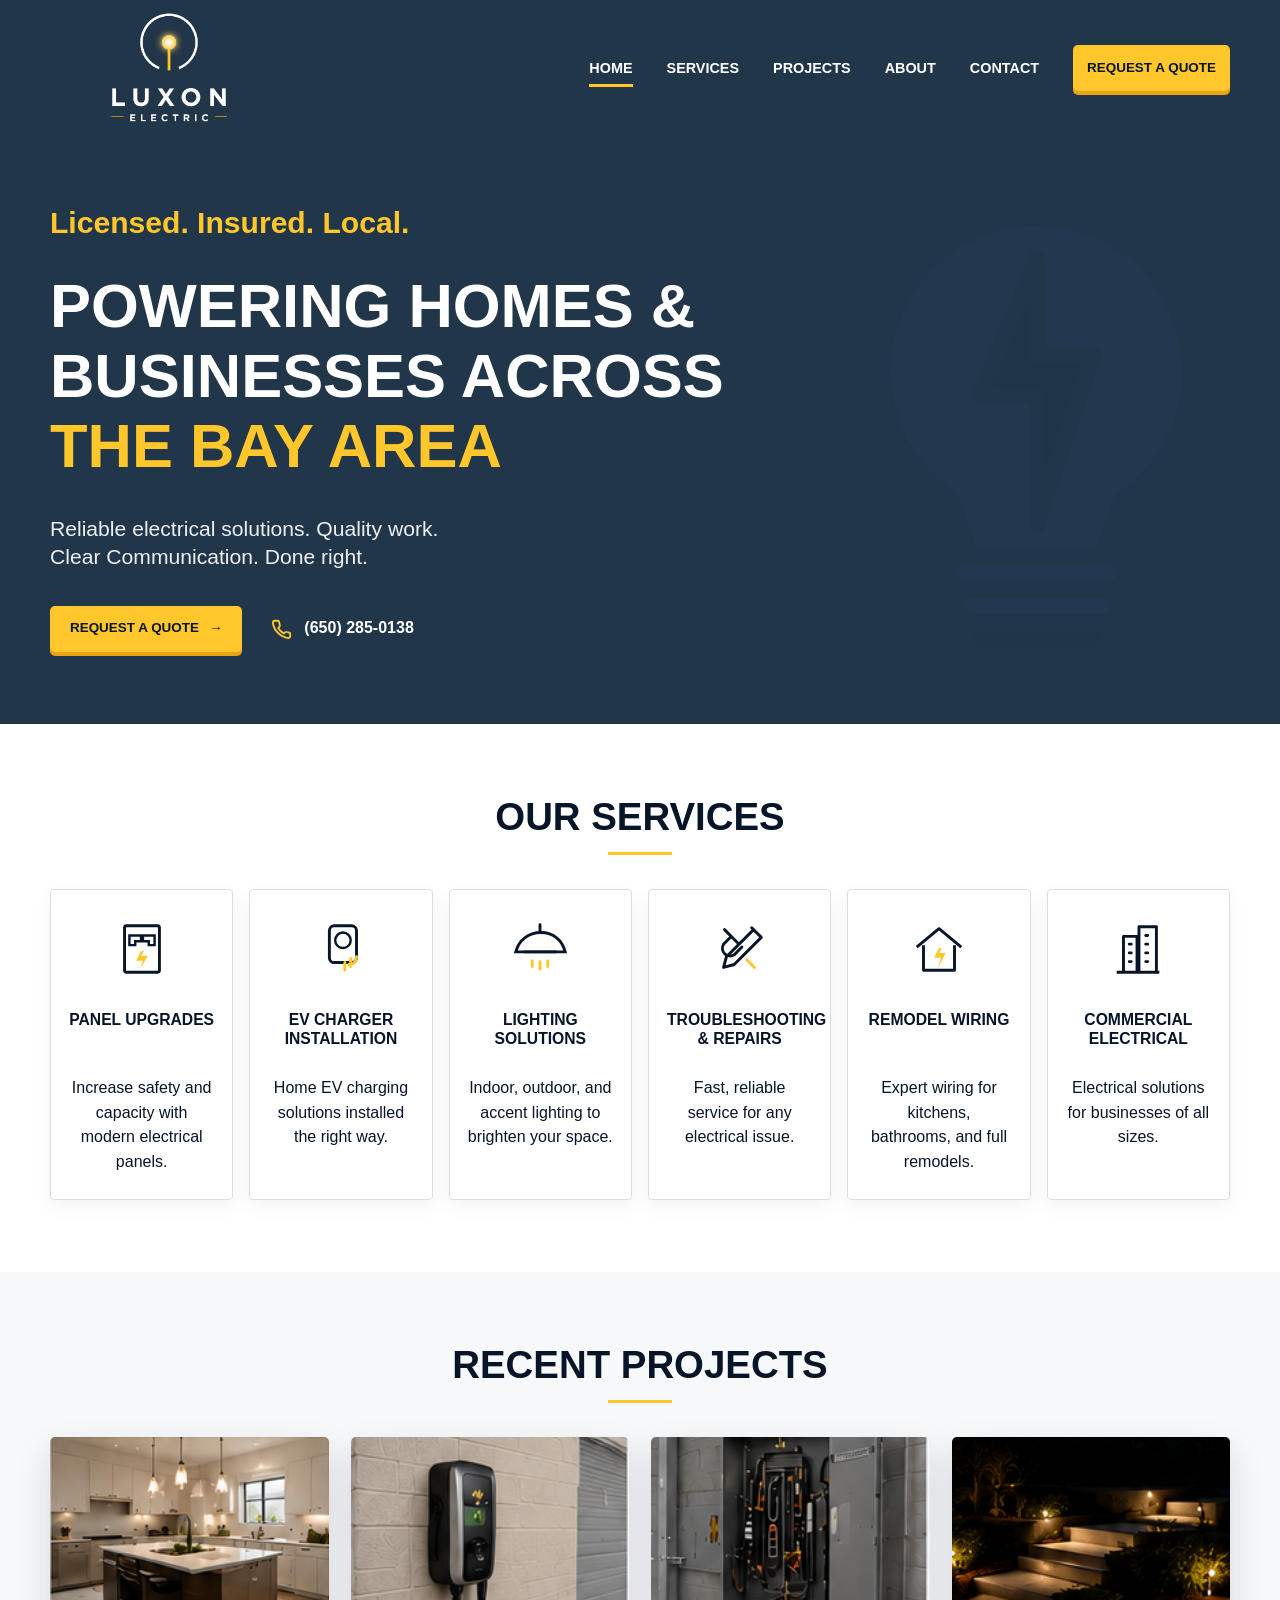
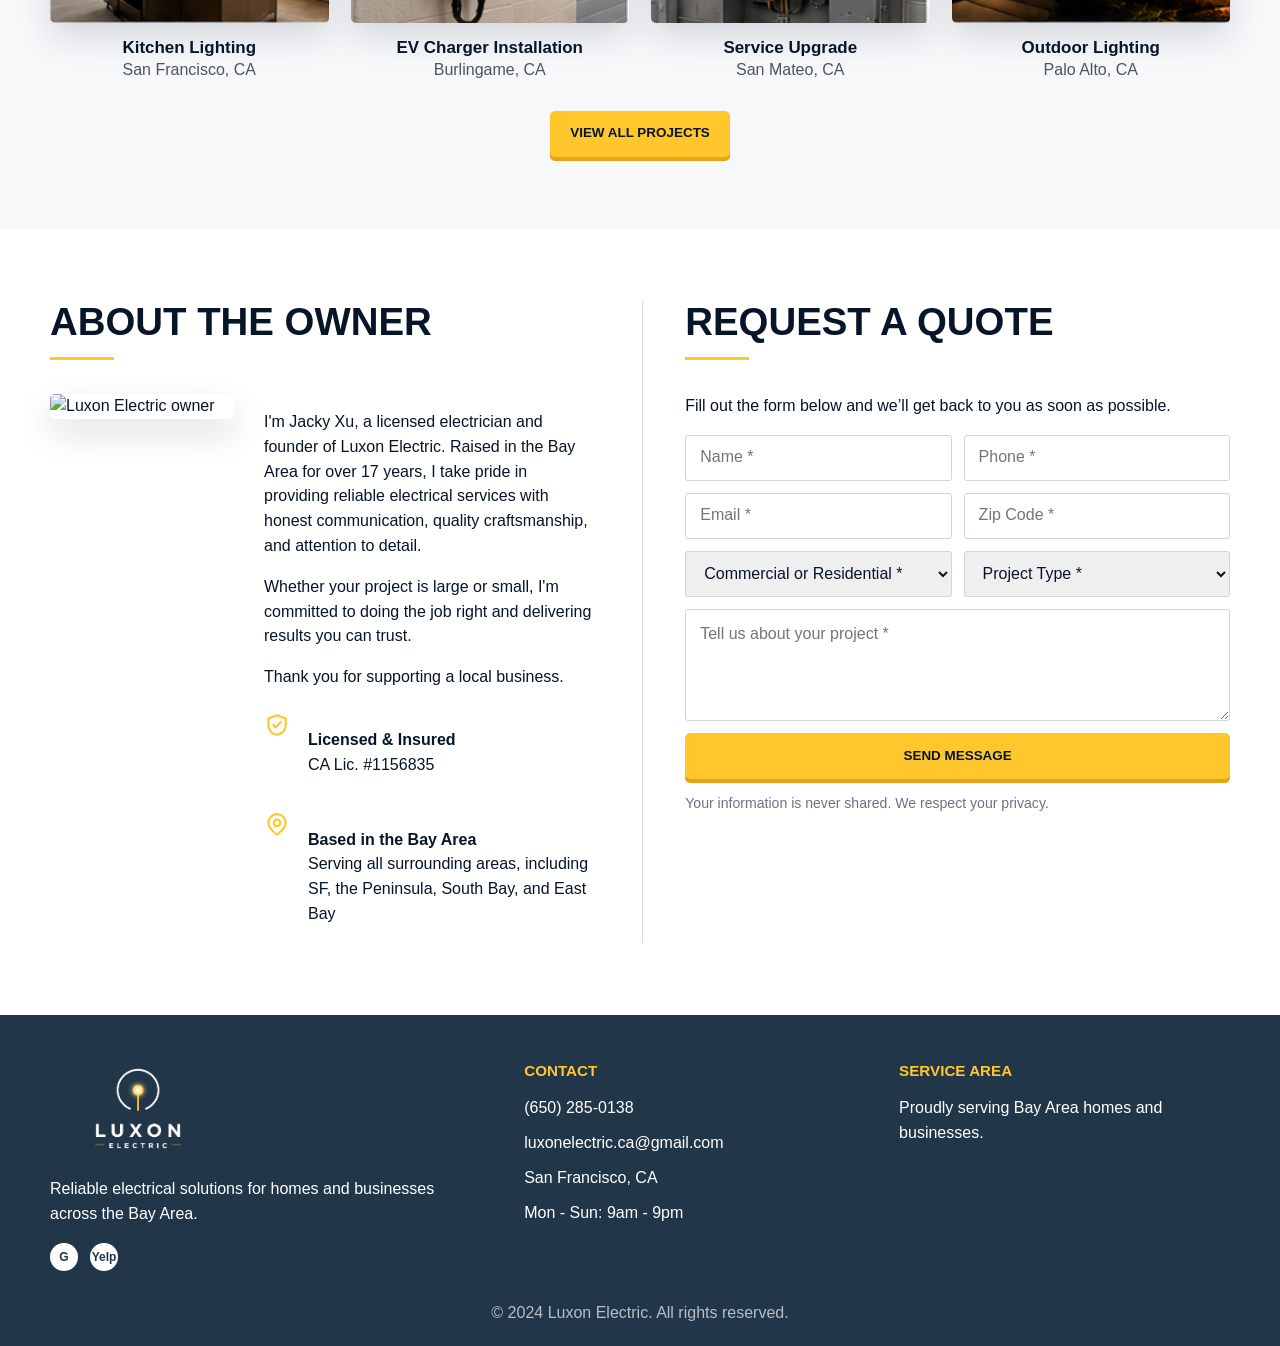
==== index.html @ f25902cb "first commit" ====
<!doctype html>
<html lang="en">
<head>
  <meta charset="utf-8">
  <meta name="viewport" content="width=device-width, initial-scale=1">
  <title>Luxon Electric | Bay Area Electrician</title>
  <link rel="stylesheet" href="assets/css/styles.css">
</head>
<body>
  <header class="site-header">
    <div class="nav-wrap">
      <a class="brand" href="index.html" aria-label="Luxon Electric home"><img src="assets/images/luxon-logo.png" alt="Luxon Electric"></a>
      <button class="nav-toggle" type="button" aria-label="Open menu" aria-expanded="false"><span></span></button>
      <nav class="site-nav" aria-label="Main menu">
        <a class="active" href="index.html">Home</a>
        <a href="services.html">Services</a>
        <a href="projects.html">Projects</a>
        <a href="about.html">About</a>
        <a href="contact.html">Contact</a>
        <a class="button" href="contact.html">Request a Quote</a>
      </nav>
    </div>
  </header>

  <main>
    <section class="hero">
      <div class="hero-inner">
        <p class="eyebrow">Licensed. Insured. Local.</p>
        <h1>Powering Homes &amp; Businesses Across <span>The Bay Area</span></h1>
        <p class="hero-copy">Reliable electrical solutions. Quality work.<br>Clear Communication. Done right.</p>
        <div class="hero-actions">
          <a class="button" href="contact.html">Request a Quote <span aria-hidden="true">→</span></a>
          <a class="phone-link" href="tel:6502850138" aria-label="Call Luxon Electric at 650 285 0138">
            <svg width="22" height="22" viewBox="0 0 24 24" fill="none" aria-hidden="true"><path d="M22 16.92v3a2 2 0 0 1-2.18 2A19.79 19.79 0 0 1 3.09 5.18 2 2 0 0 1 5.07 3h3a2 2 0 0 1 2 1.72c.13.96.35 1.89.66 2.79a2 2 0 0 1-.45 2.11l-1.27 1.27a16 16 0 0 0 6.1 6.1l1.27-1.27a2 2 0 0 1 2.11-.45c.9.31 1.83.53 2.79.66A2 2 0 0 1 22 16.92Z" stroke="currentColor" stroke-width="2" stroke-linecap="round" stroke-linejoin="round"/></svg>
            (650) 285-0138
          </a>
        </div>
      </div>
    </section>

    <section class="section" aria-labelledby="services-title">
      <div class="container">
        <h2 class="section-heading" id="services-title">Our Services</h2>
        <div class="service-grid">
          <article class="service-card"><svg class="icon" viewBox="0 0 64 64" aria-hidden="true"><rect x="14" y="8" width="36" height="48" rx="2" fill="none" stroke="currentColor" stroke-width="3"/><path d="M25 18h-6v10h6v-4h8v-6h-8zM39 18h6v10h-6v-4h-8v-6h8z" fill="none" stroke="currentColor" stroke-width="2.5"/><path class="spark" d="m31 34-5 10h7l-3 9 8-14h-7l3-5z" fill="currentColor"/></svg><h3>Panel Upgrades</h3><p>Increase safety and capacity with modern electrical panels.</p></article>
          <article class="service-card"><svg class="icon" viewBox="0 0 64 64" aria-hidden="true"><rect x="20" y="8" width="28" height="38" rx="5" fill="none" stroke="currentColor" stroke-width="3"/><circle cx="34" cy="23" r="8" fill="none" stroke="currentColor" stroke-width="2.5"/><path class="spark" d="M40 48c6 0 8-3 8-8M36 46v8M42 42v8" fill="none" stroke="currentColor" stroke-width="3" stroke-linecap="round"/></svg><h3>EV Charger Installation</h3><p>Home EV charging solutions installed the right way.</p></article>
          <article class="service-card"><svg class="icon" viewBox="0 0 64 64" aria-hidden="true"><path d="M13 35c3-12 13-20 26-20s22 8 25 20H13Z" transform="translate(-6 0)" fill="none" stroke="currentColor" stroke-width="3"/><path d="M32 7v8M16 35h32" stroke="currentColor" stroke-width="3" stroke-linecap="round"/><path class="spark" d="M24 44v6M32 45v8M40 44v6" stroke="currentColor" stroke-width="3" stroke-linecap="round"/></svg><h3>Lighting Solutions</h3><p>Indoor, outdoor, and accent lighting to brighten your space.</p></article>
          <article class="service-card"><svg class="icon" viewBox="0 0 64 64" aria-hidden="true"><path d="m16 12 14 14M23 19l-8 8a8 8 0 0 0 11 11l8-8" fill="none" stroke="currentColor" stroke-width="3" stroke-linecap="round"/><path d="m44 10 10 10-28 28-11 3 3-11 28-28Z" fill="none" stroke="currentColor" stroke-width="3" stroke-linejoin="round"/><path class="spark" d="m39 43 8 8" stroke="currentColor" stroke-width="3" stroke-linecap="round"/></svg><h3>Troubleshooting &amp; Repairs</h3><p>Fast, reliable service for any electrical issue.</p></article>
          <article class="service-card"><svg class="icon" viewBox="0 0 64 64" aria-hidden="true"><path d="M9 30 32 11l23 19M16 28v26h32V28" fill="none" stroke="currentColor" stroke-width="3" stroke-linejoin="round"/><path class="spark" d="m32 31-5 10h7l-3 10 8-15h-7l3-5z" fill="currentColor"/></svg><h3>Remodel Wiring</h3><p>Expert wiring for kitchens, bathrooms, and full remodels.</p></article>
          <article class="service-card"><svg class="icon" viewBox="0 0 64 64" aria-hidden="true"><path d="M10 56h44M17 56V19h14v37M33 56V9h18v47" fill="none" stroke="currentColor" stroke-width="3" stroke-linejoin="round"/><path d="M23 27h2M23 36h2M23 45h2M40 18h2M40 27h2M40 36h2M40 45h2" stroke="currentColor" stroke-width="3" stroke-linecap="round"/></svg><h3>Commercial Electrical</h3><p>Electrical solutions for businesses of all sizes.</p></article>
        </div>
      </div>
    </section>

    <section class="section soft" aria-labelledby="projects-title">
      <div class="container">
        <h2 class="section-heading" id="projects-title">Recent Projects</h2>
        <div class="project-grid">
          <article class="project-card"><img src="assets/images/project-kitchen.png" alt="Kitchen pendant lighting over a modern island"><h3>Kitchen Lighting</h3><p>San Francisco, CA</p></article>
          <article class="project-card"><img src="assets/images/project-ev.png" alt="Wall mounted EV charger"><h3>EV Charger Installation</h3><p>Burlingame, CA</p></article>
          <article class="project-card"><img src="assets/images/project-panel.png" alt="Electrical panel service upgrade"><h3>Service Upgrade</h3><p>San Mateo, CA</p></article>
          <article class="project-card"><img src="assets/images/project-outdoor.png" alt="Outdoor pathway lighting at night"><h3>Outdoor Lighting</h3><p>Palo Alto, CA</p></article>
        </div>
        <div class="center"><a class="button" href="projects.html">View All Projects</a></div>
      </div>
    </section>

    <section class="section" aria-labelledby="about-title">
      <div class="container split">
        <div>
          <h2 class="section-heading left" id="about-title">About the Owner</h2>
          <div class="owner-block">
            <img src="assets/images/owner.png" alt="Luxon Electric owner">
            <div>
              <p>I'm Jacky Xu, a licensed electrician and founder of Luxon Electric. Raised in the Bay Area for over 17 years, I take pride in providing reliable electrical services with honest communication, quality craftsmanship, and attention to detail. </p>
              <p>Whether your project is large or small, I'm committed to doing the job right and delivering results you can trust.</p>
              <p>Thank you for supporting a local business.</p>
              <div class="mini-list">
                <div class="mini-icon"><svg width="26" height="26" viewBox="0 0 24 24" fill="none" aria-hidden="true"><path d="M12 3 20 6v6c0 5-3.4 8.5-8 9-4.6-.5-8-4-8-9V6l8-3Z" stroke="currentColor" stroke-width="2"/><path d="m8.5 12 2.2 2.2 4.8-5" stroke="currentColor" stroke-width="2" stroke-linecap="round" stroke-linejoin="round"/></svg><p><strong>Licensed &amp; Insured</strong>CA Lic. #1156835</p></div>
                <div class="mini-icon"><svg width="26" height="26" viewBox="0 0 24 24" fill="none" aria-hidden="true"><path d="M20 10c0 5-8 11-8 11S4 15 4 10a8 8 0 1 1 16 0Z" stroke="currentColor" stroke-width="2"/><circle cx="12" cy="10" r="3" stroke="currentColor" stroke-width="2"/></svg><p><strong>Based in the Bay Area</strong>Serving all surrounding areas, including SF, the Peninsula, South Bay, and East Bay</p></div>
              </div>
            </div>
          </div>
        </div>
        <div class="quote-panel">
          <h2 class="section-heading left">Request a Quote</h2>
          <p>Fill out the form below and we’ll get back to you as soon as possible.</p>
          <form class="form-grid" action="https://formsubmit.co/luxonelectric.ca@gmail.com" method="POST">
            <input type="hidden" name="_subject" value="New Luxon Electric quote request">
            <input type="hidden" name="_captcha" value="false">
            <input aria-label="Name" name="name" placeholder="Name *" required>
            <input aria-label="Phone" name="phone" placeholder="Phone *" required>
            <input aria-label="Email" name="email" type="email" placeholder="Email *" required>
            <input aria-label="Zip Code" name="zip-code" placeholder="Zip Code *" required>
            <select aria-label="Commercial or Residential" name="property-type" required><option value="">Commercial or Residential *</option><option>Residential</option><option>Commercial</option></select>
            <select aria-label="Project Type" name="project-type" required><option value="">Project Type *</option><option>Panel Upgrade</option><option>EV Charger Installation</option><option>Lighting</option><option>Troubleshooting or Repair</option><option>Remodel Wiring</option><option>Other</option></select>
            <textarea aria-label="Project details" name="message" placeholder="Tell us about your project *" required></textarea>
            <button class="button full" type="submit">Send Message</button>
          </form>
          <p class="form-note">Your information is never shared. We respect your privacy.</p>
        </div>
      </div>
    </section>
  </main>

  <footer class="site-footer">
    <div class="container footer-grid">
      <div><img class="footer-logo" src="assets/images/luxon-logo.png" alt="Luxon Electric"><p>Reliable electrical solutions for homes and businesses across the Bay Area.</p><div class="socials"><a href="#" aria-label="Google Business">G</a><a href="#" aria-label="Yelp">Yelp</a></div></div>
      <div><h2 class="footer-title">Contact</h2><p>(650) 285-0138</p><p>luxonelectric.ca@gmail.com</p><p>San Francisco, CA</p><p>Mon - Sun: 9am - 9pm</p></div>
      <div><h2 class="footer-title">Service Area</h2><p>Proudly serving Bay Area homes and businesses.</p></div>
    </div>
    <div class="copyright">© 2024 Luxon Electric. All rights reserved.</div>
  </footer>
  <script src="assets/js/site.js"></script>
</body>
</html>
---- assets/css/styles.css ----
:root {
  --navy: #22364a;
  --blue: #123e7a;
  --yellow: #ffc72c;
  --soft: #f7f8fa;
  --gold: #e8a317;
  --ink: #071529;
  --line: #d8dee8;
  --white: #ffffff;
  --shadow: 0 14px 34px rgba(7, 21, 41, 0.14);
  --heading-font: "Work Sans", "Open Sans", "Avenir Next", Arial, sans-serif;
  --body-font: "Avenir Next Arabic", "Avenir Next", Arial, sans-serif;
  --button-font: "Avenir Next", "Avenir Next Arabic", Arial, sans-serif;
}

* {
  box-sizing: border-box;
}

html {
  scroll-behavior: smooth;
}

body {
  margin: 0;
  color: var(--ink);
  font-family: var(--body-font);
  line-height: 1.55;
  background: var(--white);
}

img {
  display: block;
  max-width: 100%;
}

a {
  color: inherit;
  text-decoration: none;
}

.site-header {
  position: sticky;
  top: 0;
  z-index: 20;
  background: var(--navy);
  color: var(--white);
  box-shadow: none;
}

.nav-wrap {
  width: min(1180px, calc(100% - 40px));
  min-height: 108px;
  margin: 0 auto;
  display: flex;
  align-items: center;
  justify-content: space-between;
  gap: 28px;
}

.brand {
  display: flex;
  align-items: flex-start;
  gap: 14px;
}

.brand img {
  width: 238px;
  height: auto;
  margin-top: 0;
}

.nav-toggle {
  display: none;
  width: 44px;
  height: 44px;
  border: 1px solid rgba(255, 255, 255, 0.35);
  background: transparent;
  color: var(--white);
  border-radius: 6px;
  cursor: pointer;
}

.nav-toggle span,
.nav-toggle::before,
.nav-toggle::after {
  display: block;
  width: 20px;
  height: 2px;
  margin: 5px auto;
  content: "";
  background: currentColor;
}

.site-nav {
  display: flex;
  align-items: center;
  gap: 34px;
  font-size: 0.9rem;
  font-weight: 650;
  letter-spacing: 0;
  text-transform: uppercase;
}

.site-nav a {
  position: relative;
  padding: 10px 0;
}

.site-nav a::after {
  position: absolute;
  left: 0;
  right: 0;
  bottom: 2px;
  height: 3px;
  content: "";
  background: var(--yellow);
  transform: scaleX(0);
  transform-origin: center;
  transition: transform 160ms ease;
}

.site-nav a:hover::after,
.site-nav a.active::after {
  transform: scaleX(1);
}

.button {
  display: inline-flex;
  min-height: 46px;
  align-items: center;
  justify-content: center;
  gap: 10px;
  padding: 0 20px;
  border: 0;
  border-radius: 5px;
  background: var(--yellow);
  color: #071529;
  font-family: var(--button-font);
  font-size: 0.84rem;
  font-weight: 600;
  text-transform: uppercase;
  cursor: pointer;
  box-shadow: 0 4px 0 var(--gold);
}

.site-nav .button {
  padding-left: 14px;
  padding-right: 14px;
  font-weight: 700;
}

.hero-actions .button {
  font-weight: 700;
}

.button.secondary {
  background: var(--white);
  box-shadow: inset 0 0 0 2px var(--yellow);
}

.hero {
  position: relative;
  overflow: hidden;
  min-height: 500px;
  color: var(--white);
  background: var(--navy);
}

.hero::before {
  display: none;
}

.hero::after {
  position: absolute;
  right: clamp(16px, 7vw, 130px);
  top: 82px;
  width: clamp(190px, 24vw, 330px);
  aspect-ratio: 1167 / 1658;
  content: "";
  opacity: 0.52;
  background: url("../images/hero-bulb-icon.png") center / contain no-repeat;
}

.hero-inner {
  position: relative;
  z-index: 1;
  width: min(1180px, calc(100% - 40px));
  margin: 0 auto;
  padding: 64px 0 72px;
}

.eyebrow {
  margin: 0 0 24px;
  color: var(--yellow);
  font-size: clamp(1.3rem, 2.35vw, 2.2rem);
  font-family: var(--heading-font);
  font-weight: 600;
}

.hero h1,
.page-hero h1 {
  max-width: 820px;
  margin: 0;
  color: var(--white);
  font-family: var(--heading-font);
  font-size: clamp(2.45rem, 4.8vw, 4.75rem);
  line-height: 1.14;
  font-weight: 700;
  text-transform: uppercase;
}

.hero h1 span,
.page-hero h1 span {
  color: var(--yellow);
}

.hero h1 span {
  display: block;
  white-space: nowrap;
}

.hero-copy {
  max-width: 650px;
  margin: 34px 0 0;
  color: rgba(255, 255, 255, 0.92);
  font-size: clamp(1.2rem, 1.65vw, 1.75rem);
  line-height: 1.35;
}

.hero-actions {
  display: flex;
  flex-wrap: wrap;
  align-items: center;
  gap: 28px;
  margin-top: 34px;
}

.phone-link {
  display: inline-flex;
  align-items: center;
  gap: 12px;
  color: var(--white);
  font-weight: 600;
}

.phone-link svg,
.mini-icon svg {
  color: var(--yellow);
}

main {
  overflow: hidden;
}

.section {
  padding: 72px 0;
}

.section.soft {
  background: var(--soft);
}

.container {
  width: min(1180px, calc(100% - 40px));
  margin: 0 auto;
}

.section-heading {
  margin: 0 0 34px;
  color: var(--ink);
  font-family: var(--heading-font);
  font-size: clamp(1.8rem, 3vw, 2.45rem);
  line-height: 1.1;
  font-weight: 600;
  text-align: center;
  text-transform: uppercase;
}

.section-heading.left {
  text-align: left;
}

.section-heading::after {
  display: block;
  width: 64px;
  height: 3px;
  margin: 14px auto 0;
  content: "";
  background: var(--yellow);
}

.section-heading.left::after {
  margin-left: 0;
}

.service-grid {
  display: grid;
  grid-template-columns: repeat(6, minmax(0, 1fr));
  gap: 16px;
}

.service-card {
  width: 100%;
  min-height: 250px;
  padding: 28px 18px 24px;
  border: 1px solid var(--line);
  border-radius: 4px;
  background: var(--white);
  text-align: center;
  box-shadow: 0 7px 20px rgba(7, 21, 41, 0.05);
}

.service-card .icon {
  width: 62px;
  height: 62px;
  margin: 0 auto 22px;
  color: var(--ink);
}

.service-card .spark {
  color: var(--yellow);
}

.service-card h3 {
  min-height: 48px;
  margin: 0 0 18px;
  font-family: var(--heading-font);
  font-size: 0.98rem;
  line-height: 1.25;
  font-weight: 600;
  text-transform: uppercase;
}

.service-card p,
.project-card p {
  margin: 0;
}

.project-grid {
  display: grid;
  grid-template-columns: repeat(4, 1fr);
  gap: 22px;
}

.project-card {
  text-align: center;
}

.project-card img {
  width: 100%;
  aspect-ratio: 1.5 / 1;
  object-fit: cover;
  border-radius: 5px;
  box-shadow: var(--shadow);
}

.project-card h3 {
  margin: 14px 0 0;
  font-family: var(--heading-font);
  font-size: 1.06rem;
  line-height: 1.25;
  font-weight: 600;
}

.project-card p {
  color: #4b5563;
}

.center {
  margin-top: 28px;
  text-align: center;
}

.split {
  display: grid;
  grid-template-columns: 1fr 1.08fr;
  gap: 48px;
}

.owner-block {
  display: grid;
  grid-template-columns: 184px 1fr;
  gap: 30px;
  align-items: start;
}

.owner-block img {
  border-radius: 5px;
  box-shadow: var(--shadow);
}

.mini-list {
  display: grid;
  gap: 18px;
  margin-top: 22px;
}

.mini-icon {
  display: grid;
  grid-template-columns: 28px 1fr;
  gap: 16px;
  align-items: start;
}

.mini-icon strong {
  display: block;
}

.quote-panel {
  padding-left: 42px;
  border-left: 1px solid var(--line);
}

.form-grid {
  display: grid;
  grid-template-columns: repeat(2, 1fr);
  gap: 12px;
}

.form-grid .full {
  grid-column: 1 / -1;
}

input,
select,
textarea {
  width: 100%;
  min-height: 46px;
  padding: 0 14px;
  border: 1px solid #cdd5df;
  border-radius: 3px;
  color: var(--ink);
  font: inherit;
}

.form-grid textarea {
  grid-column: 1 / -1;
}

textarea {
  min-height: 112px;
  padding-top: 12px;
  resize: vertical;
}

.form-note {
  color: #6b7280;
  font-size: 0.88rem;
}

.site-footer {
  color: var(--white);
  background: var(--navy);
}

.footer-grid {
  display: grid;
  grid-template-columns: 1.3fr 1fr 1fr;
  gap: 44px;
  padding: 44px 0 30px;
}

.footer-logo {
  width: 176px;
  margin-bottom: 18px;
}

.footer-title {
  margin: 0 0 14px;
  color: var(--yellow);
  font-family: var(--heading-font);
  font-size: 0.95rem;
  font-weight: 600;
  text-transform: uppercase;
}

.footer-grid p {
  margin: 0 0 10px;
}

.socials {
  display: flex;
  gap: 12px;
  margin-top: 16px;
}

.socials a {
  display: grid;
  width: 28px;
  height: 28px;
  place-items: center;
  border-radius: 50%;
  background: var(--white);
  color: var(--navy);
  font-family: var(--heading-font);
  font-size: 0.75rem;
  font-weight: 700;
}

.copyright {
  padding: 0 0 20px;
  color: rgba(255, 255, 255, 0.68);
  text-align: center;
}

.page-hero {
  color: var(--white);
  background: var(--navy);
}

.page-hero .container {
  position: relative;
  padding: 76px 0;
}

.page-hero p {
  max-width: 660px;
  margin: 22px 0 0;
  color: rgba(255, 255, 255, 0.88);
  font-size: 1.25rem;
}

.content-grid {
  display: grid;
  grid-template-columns: repeat(3, 1fr);
  gap: 24px;
}

.info-card {
  padding: 28px;
  border: 1px solid var(--line);
  border-radius: 6px;
  background: var(--white);
  box-shadow: 0 9px 24px rgba(7, 21, 41, 0.06);
}

.info-card h2,
.info-card h3 {
  margin-top: 0;
  color: var(--blue);
  font-family: var(--heading-font);
  font-weight: 600;
}

.check-list {
  padding: 0;
  margin: 18px 0 0;
  list-style: none;
}

.check-list li {
  position: relative;
  padding-left: 24px;
  margin: 10px 0;
}

.check-list li::before {
  position: absolute;
  left: 0;
  color: var(--gold);
  content: "•";
  font-weight: 900;
}

.band {
  color: var(--white);
  background: var(--navy);
}

.band .section-heading,
.band p {
  color: var(--white);
}

.cta-strip {
  display: flex;
  align-items: center;
  justify-content: space-between;
  gap: 24px;
}

.cta-strip h2 {
  margin: 0;
  font-family: var(--heading-font);
  font-size: clamp(1.8rem, 3vw, 2.75rem);
  line-height: 1.1;
  font-weight: 600;
}

.contact-details {
  display: grid;
  gap: 16px;
  font-size: 1.08rem;
}

.contact-details strong {
  display: block;
  color: var(--blue);
}

@media (max-width: 980px) {
  .nav-toggle {
    display: block;
  }

  .site-nav {
    position: absolute;
    inset: 108px 0 auto 0;
    display: none;
    flex-direction: column;
    align-items: stretch;
    gap: 0;
    width: 100%;
    padding: 12px 20px 24px;
    background: var(--navy);
  }

  .site-header.open .site-nav {
    display: flex;
  }

  .site-nav a,
  .site-nav .button {
    width: 100%;
    justify-content: center;
    padding: 14px 0;
  }

  .service-grid {
    grid-template-columns: repeat(3, 1fr);
  }

  .project-grid,
  .footer-grid,
  .content-grid,
  .split {
    grid-template-columns: repeat(2, 1fr);
  }

  .quote-panel {
    padding-left: 0;
    border-left: 0;
  }
}

@media (max-width: 680px) {
  .nav-wrap,
  .container,
  .hero-inner {
    width: min(100% - 28px, 1180px);
  }

  .brand img {
    width: 190px;
  }

  .nav-wrap {
    min-height: 96px;
  }

  .site-nav {
    inset: 96px 0 auto 0;
  }

  .hero {
    min-height: auto;
  }

.hero-inner {
    padding: 42px 0 58px;
  }

  .hero h1,
  .page-hero h1 {
    font-size: clamp(2rem, 10.4vw, 3.2rem);
  }

  .hero h1 span {
    font-size: 0.82em;
  }

  .hero-copy {
    font-size: 1.35rem;
  }

  .section {
    padding: 52px 0;
  }

  .service-grid,
  .project-grid,
  .footer-grid,
  .content-grid,
  .split,
  .owner-block,
  .form-grid {
    grid-template-columns: 1fr;
  }

  .service-card h3 {
    min-height: auto;
  }

  .cta-strip {
    align-items: flex-start;
    flex-direction: column;
  }
}
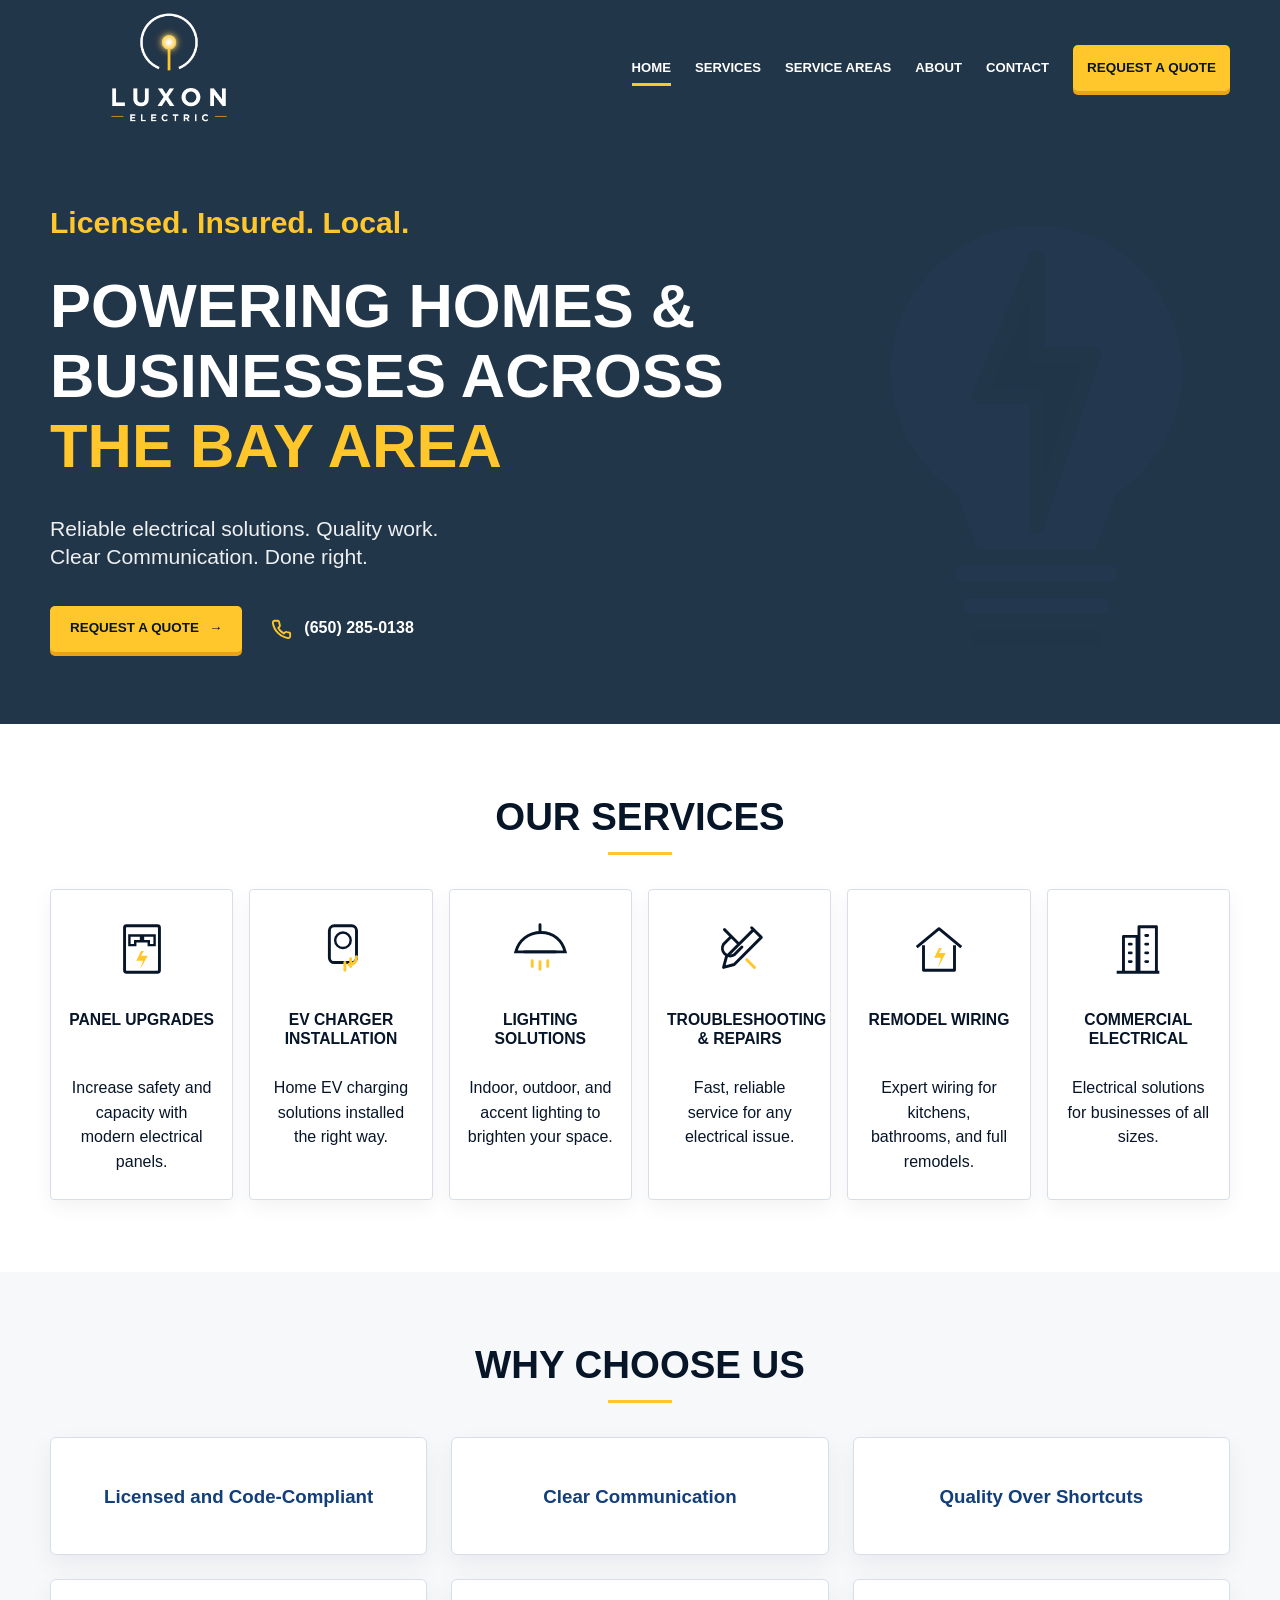
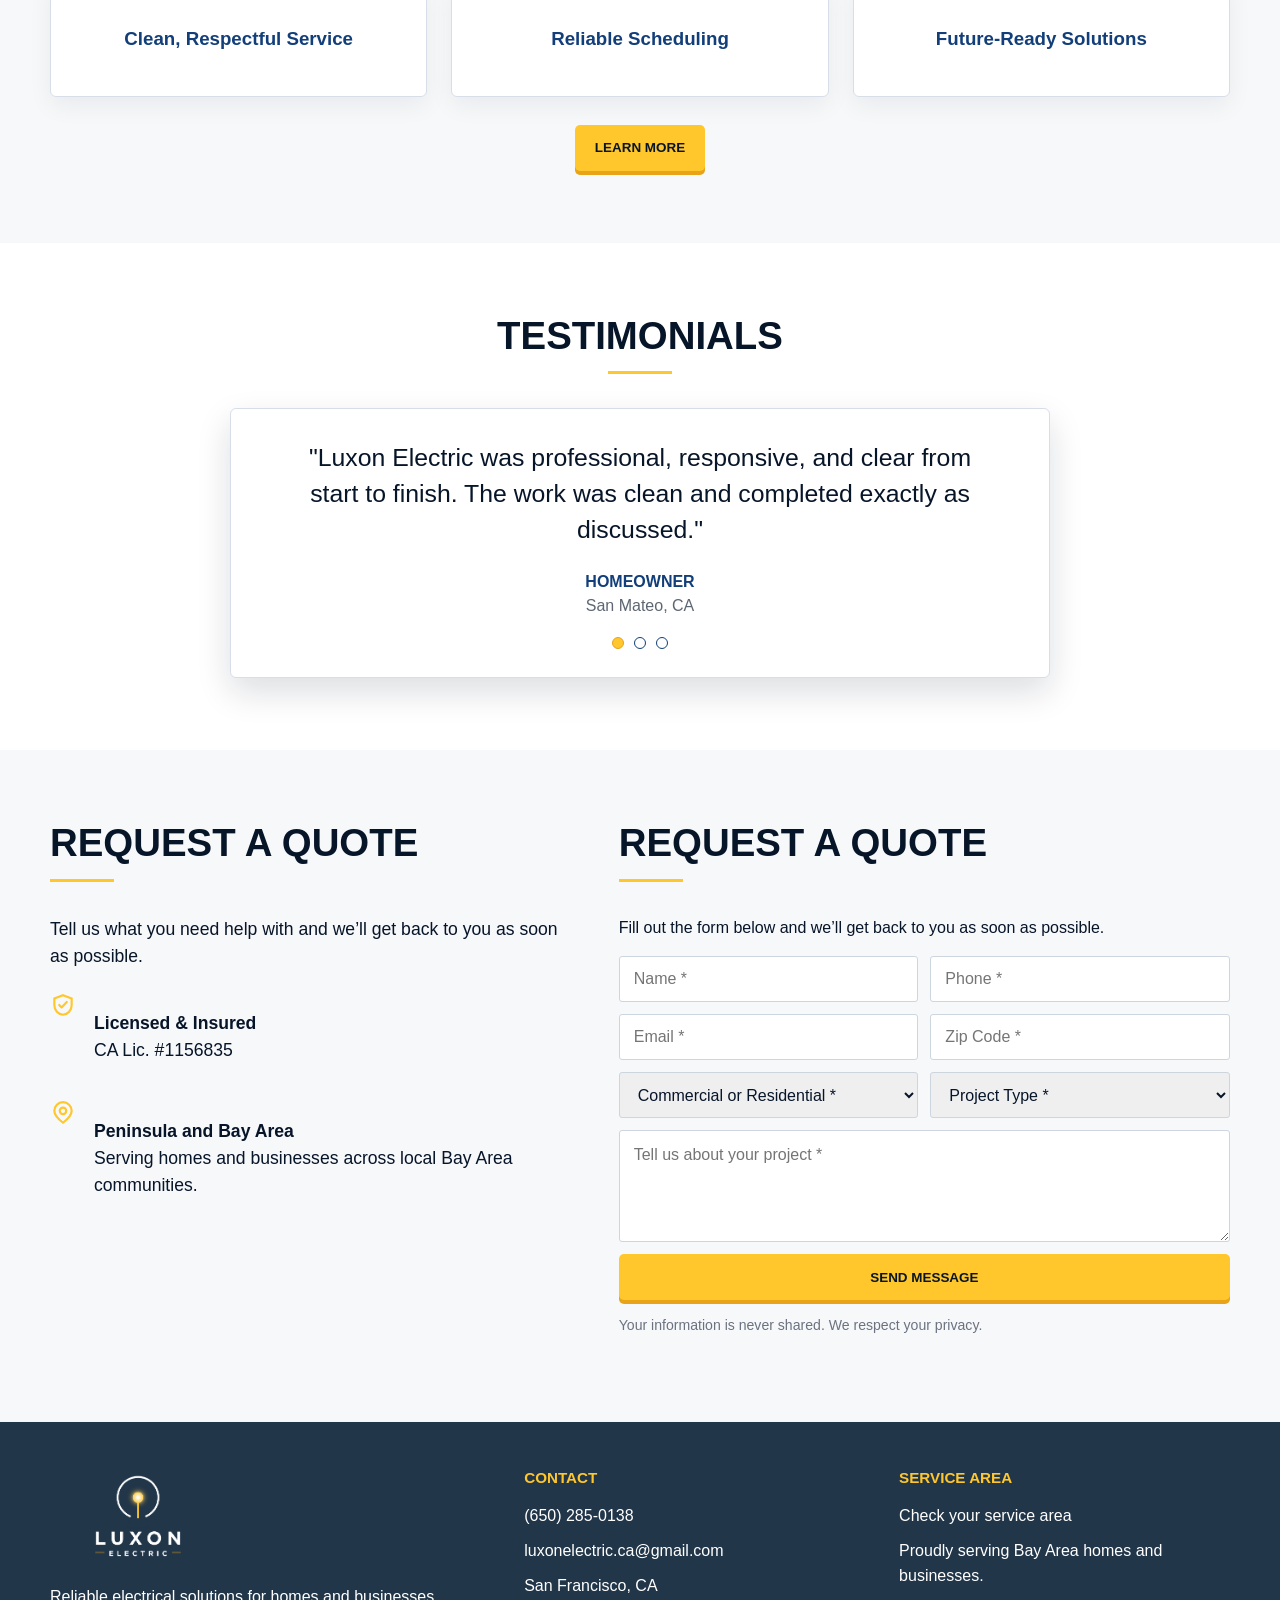
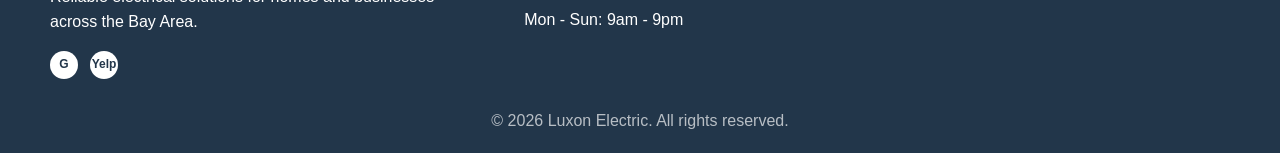
==== commit c26d610f: "added service areas" ====
--- a/index.html
+++ b/index.html
@@ -14,7 +14,7 @@
       <nav class="site-nav" aria-label="Main menu">
         <a class="active" href="index.html">Home</a>
         <a href="services.html">Services</a>
-        <a href="projects.html">Projects</a>
+        <a href="service-areas.html">Service Areas</a>
         <a href="about.html">About</a>
         <a href="contact.html">Contact</a>
         <a class="button" href="contact.html">Request a Quote</a>
@@ -52,37 +52,60 @@
       </div>
     </section>
 
-    <section class="section soft" aria-labelledby="projects-title">
+    <section class="section soft" aria-labelledby="why-title">
       <div class="container">
-        <h2 class="section-heading" id="projects-title">Recent Projects</h2>
-        <div class="project-grid">
-          <article class="project-card"><img src="assets/images/project-kitchen.png" alt="Kitchen pendant lighting over a modern island"><h3>Kitchen Lighting</h3><p>San Francisco, CA</p></article>
-          <article class="project-card"><img src="assets/images/project-ev.png" alt="Wall mounted EV charger"><h3>EV Charger Installation</h3><p>Burlingame, CA</p></article>
-          <article class="project-card"><img src="assets/images/project-panel.png" alt="Electrical panel service upgrade"><h3>Service Upgrade</h3><p>San Mateo, CA</p></article>
-          <article class="project-card"><img src="assets/images/project-outdoor.png" alt="Outdoor pathway lighting at night"><h3>Outdoor Lighting</h3><p>Palo Alto, CA</p></article>
+        <h2 class="section-heading" id="why-title">Why Choose Us</h2>
+        <div class="why-grid why-grid-compact">
+          <article class="info-card"><h3>Licensed and Code-Compliant</h3></article>
+          <article class="info-card"><h3>Clear Communication</h3></article>
+          <article class="info-card"><h3>Quality Over Shortcuts</h3></article>
+          <article class="info-card"><h3>Clean, Respectful Service</h3></article>
+          <article class="info-card"><h3>Reliable Scheduling</h3></article>
+          <article class="info-card"><h3>Future-Ready Solutions</h3></article>
         </div>
-        <div class="center"><a class="button" href="projects.html">View All Projects</a></div>
+        <div class="center"><a class="button" href="about.html">Learn More</a></div>
       </div>
     </section>
 
-    <section class="section" aria-labelledby="about-title">
-      <div class="container split">
-        <div>
-          <h2 class="section-heading left" id="about-title">About the Owner</h2>
-          <div class="owner-block">
-            <img src="assets/images/owner.png" alt="Luxon Electric owner">
-            <div>
-              <p>I'm Jacky Xu, a licensed electrician and founder of Luxon Electric. Raised in the Bay Area for over 17 years, I take pride in providing reliable electrical services with honest communication, quality craftsmanship, and attention to detail. </p>
-              <p>Whether your project is large or small, I'm committed to doing the job right and delivering results you can trust.</p>
-              <p>Thank you for supporting a local business.</p>
-              <div class="mini-list">
-                <div class="mini-icon"><svg width="26" height="26" viewBox="0 0 24 24" fill="none" aria-hidden="true"><path d="M12 3 20 6v6c0 5-3.4 8.5-8 9-4.6-.5-8-4-8-9V6l8-3Z" stroke="currentColor" stroke-width="2"/><path d="m8.5 12 2.2 2.2 4.8-5" stroke="currentColor" stroke-width="2" stroke-linecap="round" stroke-linejoin="round"/></svg><p><strong>Licensed &amp; Insured</strong>CA Lic. #1156835</p></div>
-                <div class="mini-icon"><svg width="26" height="26" viewBox="0 0 24 24" fill="none" aria-hidden="true"><path d="M20 10c0 5-8 11-8 11S4 15 4 10a8 8 0 1 1 16 0Z" stroke="currentColor" stroke-width="2"/><circle cx="12" cy="10" r="3" stroke="currentColor" stroke-width="2"/></svg><p><strong>Based in the Bay Area</strong>Serving all surrounding areas, including SF, the Peninsula, South Bay, and East Bay</p></div>
-              </div>
-            </div>
+    <section class="section testimonials-section" aria-labelledby="testimonials-title">
+      <div class="container">
+        <h2 class="section-heading" id="testimonials-title">Testimonials</h2>
+        <div class="testimonial-carousel" data-carousel>
+          <article class="testimonial-slide active">
+            <p>"Luxon Electric was professional, responsive, and clear from start to finish. The work was clean and completed exactly as discussed."</p>
+            <h3>Homeowner</h3>
+            <span>San Mateo, CA</span>
+          </article>
+          <article class="testimonial-slide">
+            <p>"They explained the options for our EV charger, handled the installation neatly, and made the whole process easy."</p>
+            <h3>EV Charger Client</h3>
+            <span>Burlingame, CA</span>
+          </article>
+          <article class="testimonial-slide">
+            <p>"Reliable scheduling, excellent communication, and quality electrical work. We would absolutely call Luxon Electric again."</p>
+            <h3>Residential Client</h3>
+            <span>Belmont, CA</span>
+          </article>
+          <div class="carousel-dots" aria-label="Choose testimonial">
+            <button class="active" type="button" aria-label="Show testimonial 1"></button>
+            <button type="button" aria-label="Show testimonial 2"></button>
+            <button type="button" aria-label="Show testimonial 3"></button>
           </div>
         </div>
-        <div class="quote-panel">
+      </div>
+    </section>
+
+    <section class="section soft" aria-labelledby="quote-title">
+      <div class="container quote-home">
+        <div class="quote-intro">
+          <h2 class="section-heading left" id="quote-title">Request a Quote</h2>
+          <p>Tell us what you need help with and we’ll get back to you as soon as possible.</p>
+          <div class="mini-list">
+            <div class="mini-icon"><svg width="26" height="26" viewBox="0 0 24 24" fill="none" aria-hidden="true"><path d="M12 3 20 6v6c0 5-3.4 8.5-8 9-4.6-.5-8-4-8-9V6l8-3Z" stroke="currentColor" stroke-width="2"/><path d="m8.5 12 2.2 2.2 4.8-5" stroke="currentColor" stroke-width="2" stroke-linecap="round" stroke-linejoin="round"/></svg><p><strong>Licensed &amp; Insured</strong>CA Lic. #1156835</p></div>
+            <div class="mini-icon"><svg width="26" height="26" viewBox="0 0 24 24" fill="none" aria-hidden="true"><path d="M20 10c0 5-8 11-8 11S4 15 4 10a8 8 0 1 1 16 0Z" stroke="currentColor" stroke-width="2"/><circle cx="12" cy="10" r="3" stroke="currentColor" stroke-width="2"/></svg><p><strong>Peninsula and Bay Area</strong>Serving homes and businesses across local Bay Area communities.</p></div>
+          </div>
+        </div>
+        <div class="quote-panel compact">
           <h2 class="section-heading left">Request a Quote</h2>
           <p>Fill out the form below and we’ll get back to you as soon as possible.</p>
           <form class="form-grid" action="https://formsubmit.co/luxonelectric.ca@gmail.com" method="POST">
@@ -107,9 +130,9 @@
     <div class="container footer-grid">
       <div><img class="footer-logo" src="assets/images/luxon-logo.png" alt="Luxon Electric"><p>Reliable electrical solutions for homes and businesses across the Bay Area.</p><div class="socials"><a href="#" aria-label="Google Business">G</a><a href="#" aria-label="Yelp">Yelp</a></div></div>
       <div><h2 class="footer-title">Contact</h2><p>(650) 285-0138</p><p>luxonelectric.ca@gmail.com</p><p>San Francisco, CA</p><p>Mon - Sun: 9am - 9pm</p></div>
-      <div><h2 class="footer-title">Service Area</h2><p>Proudly serving Bay Area homes and businesses.</p></div>
+      <div><h2 class="footer-title">Service Area</h2><p><a href="service-areas.html">Check your service area</a></p><p>Proudly serving Bay Area homes and businesses.</p></div>
     </div>
-    <div class="copyright">© 2024 Luxon Electric. All rights reserved.</div>
+    <div class="copyright">© 2026 Luxon Electric. All rights reserved.</div>
   </footer>
   <script src="assets/js/site.js"></script>
 </body>
--- a/assets/css/styles.css
+++ b/assets/css/styles.css
@@ -95,8 +95,8 @@
 .site-nav {
   display: flex;
   align-items: center;
-  gap: 34px;
-  font-size: 0.9rem;
+  gap: 24px;
+  font-size: 0.82rem;
   font-weight: 650;
   letter-spacing: 0;
   text-transform: uppercase;
@@ -527,6 +527,13 @@
   gap: 24px;
 }
 
+.why-grid,
+.featured-work-grid {
+  display: grid;
+  grid-template-columns: repeat(3, 1fr);
+  gap: 24px;
+}
+
 .info-card {
   padding: 28px;
   border: 1px solid var(--line);
@@ -597,6 +604,221 @@
 .contact-details strong {
   display: block;
   color: var(--blue);
+}
+
+.quote-home,
+.service-area-layout {
+  display: grid;
+  grid-template-columns: 0.92fr 1.08fr;
+  gap: 48px;
+  align-items: start;
+}
+
+.about-owner-layout {
+  max-width: 920px;
+}
+
+.license-note {
+  color: var(--blue);
+  font-weight: 800;
+}
+
+.why-grid-compact .info-card {
+  display: grid;
+  min-height: 118px;
+  align-items: center;
+  text-align: center;
+}
+
+.why-grid-compact .info-card h3 {
+  margin: 0;
+}
+
+.difference-grid {
+  display: grid;
+  grid-template-columns: repeat(2, 1fr);
+  gap: 24px;
+}
+
+.quote-panel.compact {
+  padding-left: 0;
+  border-left: 0;
+}
+
+.quote-intro p {
+  max-width: 520px;
+  font-size: 1.1rem;
+}
+
+.testimonial-carousel {
+  position: relative;
+  max-width: 820px;
+  min-height: 270px;
+  margin: 0 auto;
+  padding: 42px 42px 70px;
+  border: 1px solid var(--line);
+  border-radius: 6px;
+  background: var(--white);
+  box-shadow: var(--shadow);
+}
+
+.testimonial-slide {
+  position: absolute;
+  inset: 42px 42px 70px;
+  display: grid;
+  align-content: center;
+  opacity: 0;
+  visibility: hidden;
+  text-align: center;
+  transition: opacity 260ms ease, visibility 260ms ease;
+}
+
+.testimonial-slide.active {
+  opacity: 1;
+  visibility: visible;
+}
+
+.testimonial-slide p {
+  margin: 0 auto 22px;
+  max-width: 680px;
+  font-size: clamp(1.2rem, 2vw, 1.55rem);
+  line-height: 1.45;
+}
+
+.testimonial-slide h3 {
+  margin: 0;
+  color: var(--blue);
+  font-family: var(--heading-font);
+  font-size: 1rem;
+  font-weight: 700;
+  text-transform: uppercase;
+}
+
+.testimonial-slide span {
+  color: #5d6673;
+}
+
+.carousel-dots {
+  position: absolute;
+  right: 0;
+  bottom: 28px;
+  left: 0;
+  display: flex;
+  justify-content: center;
+  gap: 10px;
+}
+
+.carousel-dots button {
+  width: 12px;
+  height: 12px;
+  padding: 0;
+  border: 1px solid var(--blue);
+  border-radius: 50%;
+  background: transparent;
+  cursor: pointer;
+}
+
+.carousel-dots button.active {
+  background: var(--yellow);
+  border-color: var(--gold);
+}
+
+.featured-work-card {
+  overflow: hidden;
+  border: 1px solid var(--line);
+  border-radius: 6px;
+  background: var(--white);
+  box-shadow: 0 9px 24px rgba(7, 21, 41, 0.06);
+}
+
+.featured-image-placeholder {
+  display: grid;
+  min-height: 210px;
+  place-items: center;
+  border: 2px dashed #b8c2d0;
+  background: linear-gradient(135deg, #f8fafc, #edf2f7);
+  color: #667085;
+  font-family: var(--heading-font);
+  font-weight: 700;
+  text-transform: uppercase;
+}
+
+.featured-caption {
+  padding: 22px;
+}
+
+.featured-caption h3 {
+  margin: 0 0 8px;
+  color: var(--blue);
+  font-family: var(--heading-font);
+}
+
+.featured-caption p {
+  margin: 0;
+}
+
+.featured-location {
+  color: var(--gold);
+  font-size: 0.82rem;
+  font-weight: 800;
+  text-transform: uppercase;
+}
+
+.area-list {
+  display: grid;
+  grid-template-columns: repeat(2, minmax(0, 1fr));
+  gap: 12px;
+  padding: 0;
+  margin: 0;
+  list-style: none;
+}
+
+.area-list li {
+  padding: 14px 16px;
+  border: 1px solid var(--line);
+  border-radius: 5px;
+  background: var(--white);
+  color: var(--blue);
+  font-weight: 700;
+}
+
+.zip-checker {
+  padding: 30px;
+  border: 1px solid var(--line);
+  border-radius: 6px;
+  background: var(--soft);
+  box-shadow: 0 9px 24px rgba(7, 21, 41, 0.06);
+}
+
+.zip-checker h2 {
+  margin: 0 0 10px;
+  color: var(--blue);
+  font-family: var(--heading-font);
+}
+
+.zip-form {
+  display: flex;
+  gap: 12px;
+  margin-top: 20px;
+}
+
+.zip-form input {
+  max-width: 180px;
+  background: var(--white);
+}
+
+.zip-result {
+  min-height: 30px;
+  margin: 18px 0 0;
+  font-weight: 700;
+}
+
+.zip-result.success {
+  color: #0f6b3d;
+}
+
+.zip-result.error {
+  color: #9a3412;
 }
 
 @media (max-width: 980px) {
@@ -634,8 +856,16 @@
   .project-grid,
   .footer-grid,
   .content-grid,
+  .why-grid,
+  .featured-work-grid,
   .split {
     grid-template-columns: repeat(2, 1fr);
+  }
+
+  .quote-home,
+  .service-area-layout,
+  .service-map-layout {
+    grid-template-columns: 1fr;
   }
 
   .quote-panel {
@@ -692,10 +922,34 @@
   .project-grid,
   .footer-grid,
   .content-grid,
+  .why-grid,
+  .featured-work-grid,
   .split,
   .owner-block,
-  .form-grid {
+  .form-grid,
+  .area-list {
     grid-template-columns: 1fr;
+  }
+
+  .testimonial-carousel {
+    min-height: 340px;
+    padding: 30px 24px 66px;
+  }
+
+  .testimonial-slide {
+    inset: 30px 24px 66px;
+  }
+
+  .zip-form {
+    flex-direction: column;
+  }
+
+  .zip-form input {
+    max-width: none;
+  }
+
+  .service-map {
+    min-height: 340px;
   }
 
   .service-card h3 {
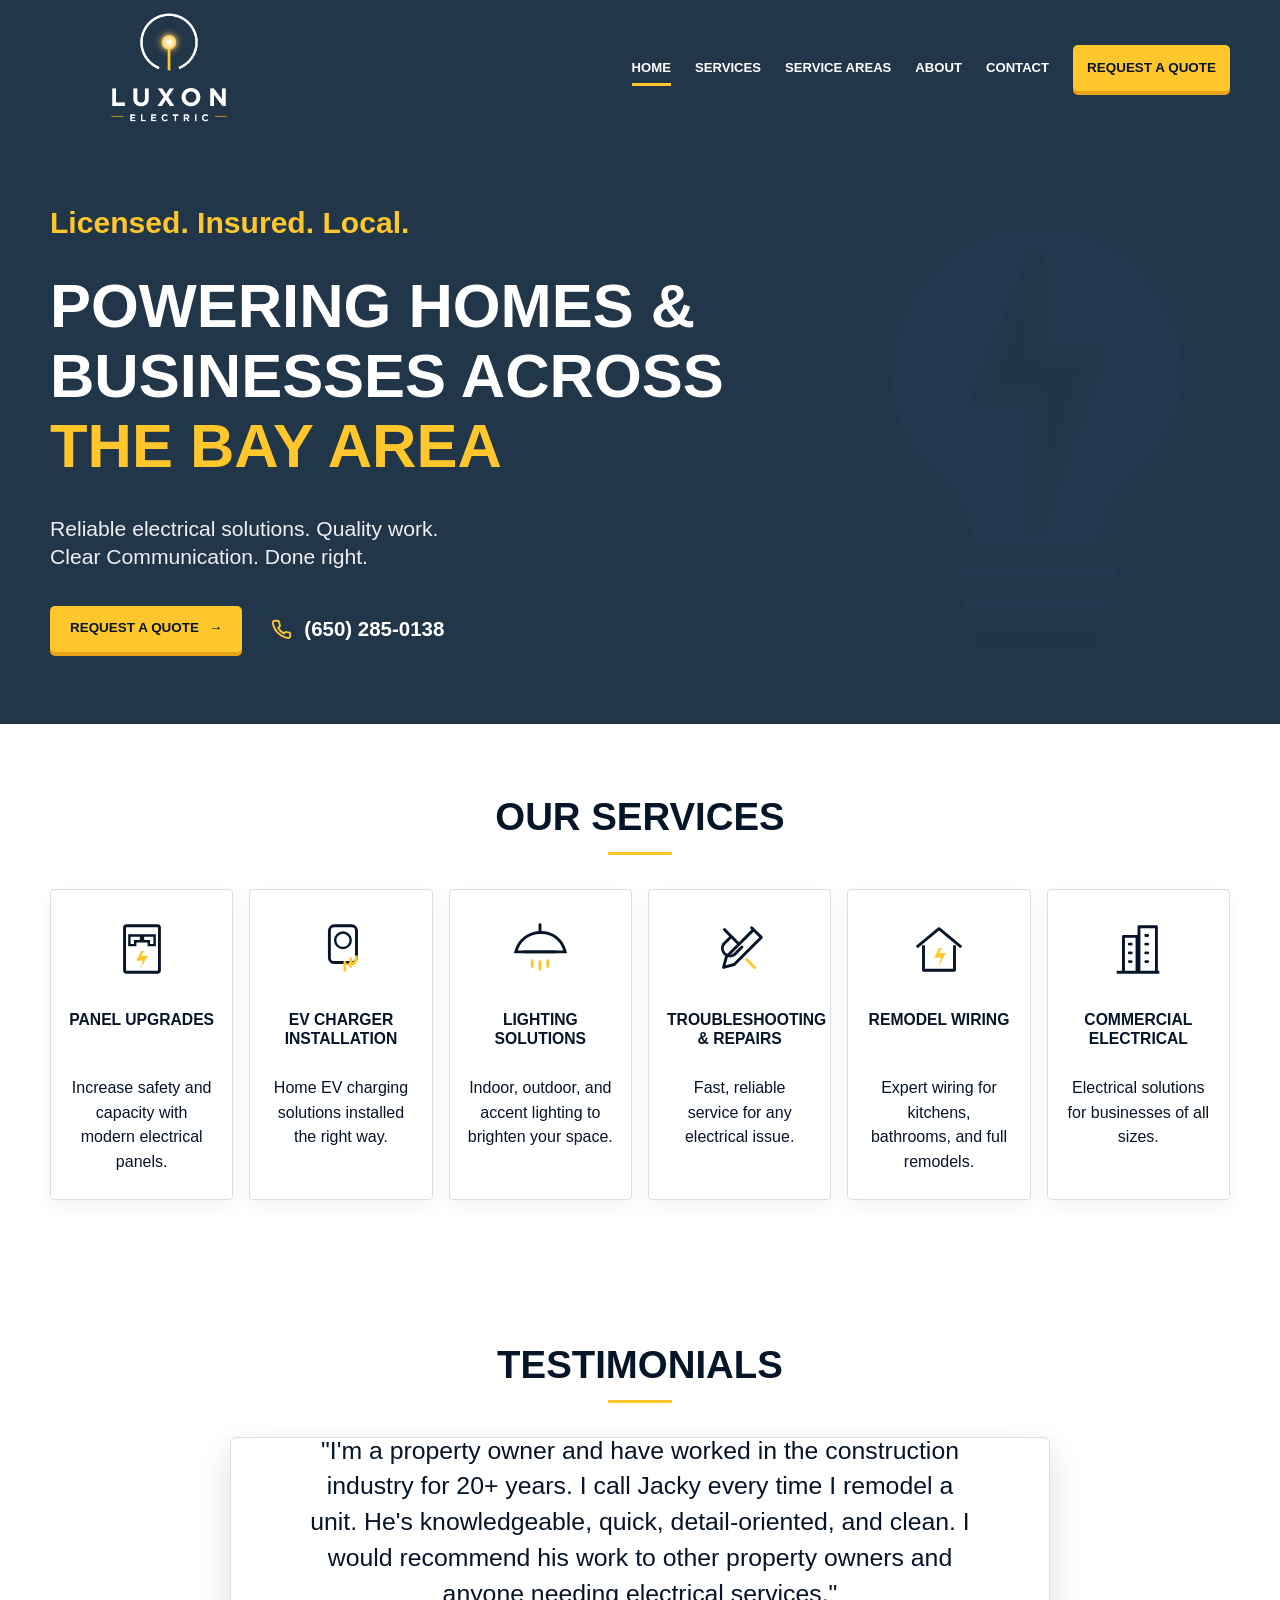
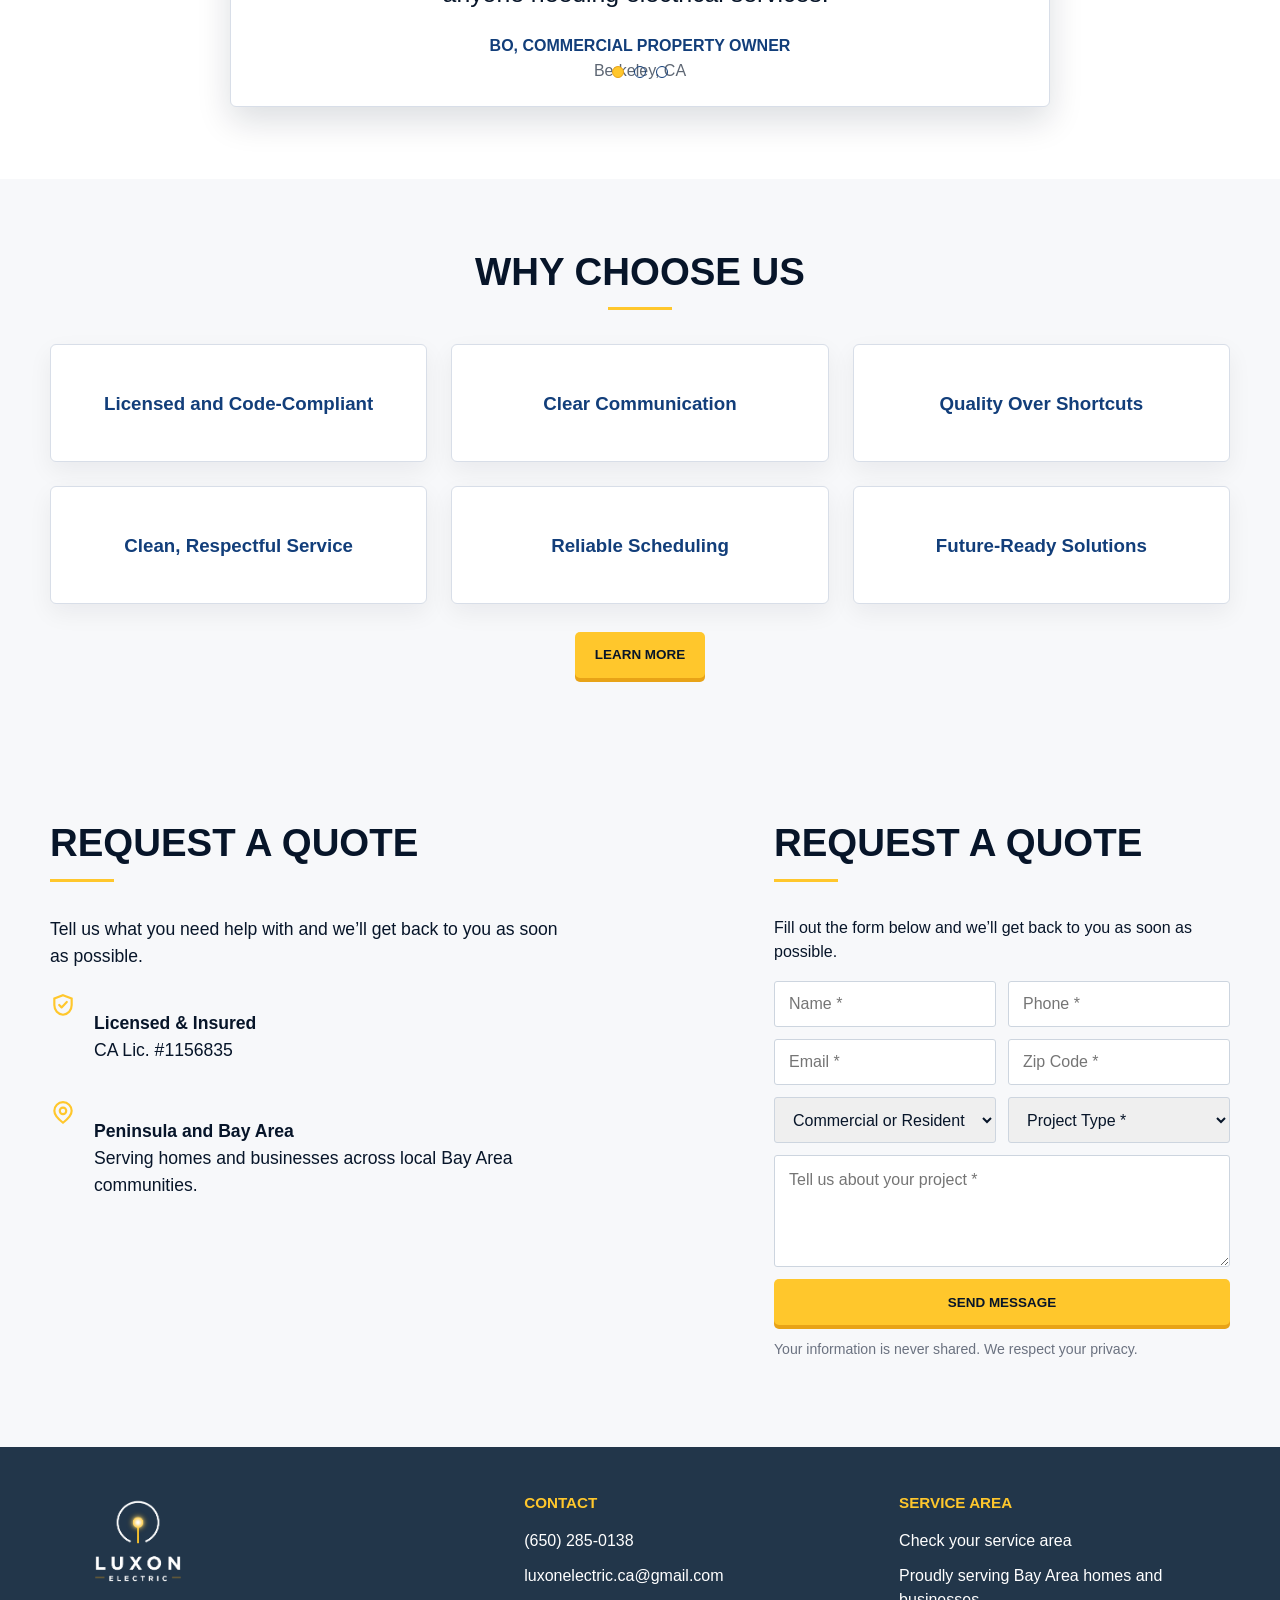
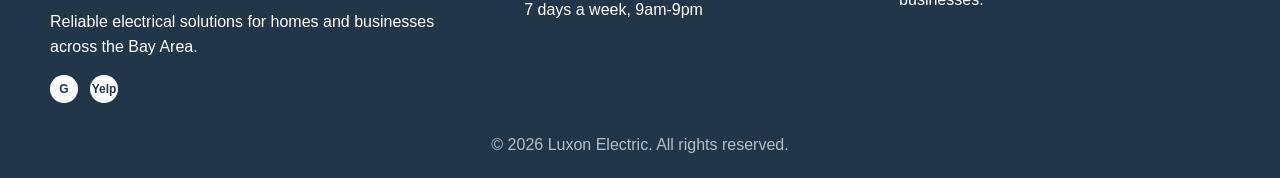
==== commit 0d5e71ec: "pre-launch updates" ====
--- a/index.html
+++ b/index.html
@@ -52,6 +52,34 @@
       </div>
     </section>
 
+    <section class="section testimonials-section" aria-labelledby="testimonials-title">
+      <div class="container">
+        <h2 class="section-heading" id="testimonials-title">Testimonials</h2>
+        <div class="testimonial-carousel" data-carousel>
+          <article class="testimonial-slide active">
+            <p>"I'm a property owner and have worked in the construction industry for 20+ years. I call Jacky every time I remodel a unit. He's knowledgeable, quick, detail-oriented, and clean. I would recommend his work to other property owners and anyone needing electrical services."</p>
+            <h3>Bo, commercial property owner</h3>
+            <span>Berkeley, CA</span>
+          </article>
+          <article class="testimonial-slide">
+              <p>"I'm a property owner and have worked in the construction industry for 20+ years. I call Jacky every time I remodel a unit. He's knowledgeable, quick, detail-oriented, and clean. I would recommend his work to other property owners and anyone needing electrical services."</p>
+            <h3>Bo, commercial property owner</h3>
+            <span>Berkeley, CA</span>
+          </article>
+          <article class="testimonial-slide">
+               <p>"I'm a property owner and have worked in the construction industry for 20+ years. I call Jacky every time I remodel a unit. He's knowledgeable, quick, detail-oriented, and clean. I would recommend his work to other property owners and anyone needing electrical services."</p>
+            <h3>Bo, commercial property owner</h3>
+            <span>Berkeley, CA</span>
+          </article>
+          <div class="carousel-dots" aria-label="Choose testimonial">
+            <button class="active" type="button" aria-label="Show testimonial 1"></button>
+            <button type="button" aria-label="Show testimonial 2"></button>
+            <button type="button" aria-label="Show testimonial 3"></button>
+          </div>
+        </div>
+      </div>
+    </section>
+
     <section class="section soft" aria-labelledby="why-title">
       <div class="container">
         <h2 class="section-heading" id="why-title">Why Choose Us</h2>
@@ -64,34 +92,6 @@
           <article class="info-card"><h3>Future-Ready Solutions</h3></article>
         </div>
         <div class="center"><a class="button" href="about.html">Learn More</a></div>
-      </div>
-    </section>
-
-    <section class="section testimonials-section" aria-labelledby="testimonials-title">
-      <div class="container">
-        <h2 class="section-heading" id="testimonials-title">Testimonials</h2>
-        <div class="testimonial-carousel" data-carousel>
-          <article class="testimonial-slide active">
-            <p>"Luxon Electric was professional, responsive, and clear from start to finish. The work was clean and completed exactly as discussed."</p>
-            <h3>Homeowner</h3>
-            <span>San Mateo, CA</span>
-          </article>
-          <article class="testimonial-slide">
-            <p>"They explained the options for our EV charger, handled the installation neatly, and made the whole process easy."</p>
-            <h3>EV Charger Client</h3>
-            <span>Burlingame, CA</span>
-          </article>
-          <article class="testimonial-slide">
-            <p>"Reliable scheduling, excellent communication, and quality electrical work. We would absolutely call Luxon Electric again."</p>
-            <h3>Residential Client</h3>
-            <span>Belmont, CA</span>
-          </article>
-          <div class="carousel-dots" aria-label="Choose testimonial">
-            <button class="active" type="button" aria-label="Show testimonial 1"></button>
-            <button type="button" aria-label="Show testimonial 2"></button>
-            <button type="button" aria-label="Show testimonial 3"></button>
-          </div>
-        </div>
       </div>
     </section>
 
@@ -128,8 +128,8 @@
 
   <footer class="site-footer">
     <div class="container footer-grid">
-      <div><img class="footer-logo" src="assets/images/luxon-logo.png" alt="Luxon Electric"><p>Reliable electrical solutions for homes and businesses across the Bay Area.</p><div class="socials"><a href="#" aria-label="Google Business">G</a><a href="#" aria-label="Yelp">Yelp</a></div></div>
-      <div><h2 class="footer-title">Contact</h2><p>(650) 285-0138</p><p>luxonelectric.ca@gmail.com</p><p>San Francisco, CA</p><p>Mon - Sun: 9am - 9pm</p></div>
+      <div><img class="footer-logo" src="assets/images/luxon-logo.png" alt="Luxon Electric"><p>Reliable electrical solutions for homes and businesses across the Bay Area.</p><div class="socials"><a href="#" aria-label="Google Business">G</a><a href="https://www.yelp.com/biz/luxon-electric-san-mateo" aria-label="Yelp" target="_blank" rel="noopener noreferrer">Yelp</a></div></div>
+      <div><h2 class="footer-title">Contact</h2><p>(650) 285-0138</p><p>luxonelectric.ca@gmail.com</p><p>7 days a week, 9am-9pm</p></div>
       <div><h2 class="footer-title">Service Area</h2><p><a href="service-areas.html">Check your service area</a></p><p>Proudly serving Bay Area homes and businesses.</p></div>
     </div>
     <div class="copyright">© 2026 Luxon Electric. All rights reserved.</div>
--- a/assets/css/styles.css
+++ b/assets/css/styles.css
@@ -241,7 +241,8 @@
   align-items: center;
   gap: 12px;
   color: var(--white);
-  font-weight: 600;
+  font-size: clamp(1.05rem, 1.6vw, 1.35rem);
+  font-weight: 700;
 }
 
 .phone-link svg,
@@ -606,12 +607,129 @@
   color: var(--blue);
 }
 
+.contact-details {
+  display: grid;
+  gap: 8px;
+}
+
+.contact-actions {
+  margin-top: 16px;
+  margin-bottom: 20px;
+}
+
+.review-card {
+  margin-top: 20px;
+  padding: 18px 20px;
+  border: 1px solid var(--line);
+  border-radius: 6px;
+  background: var(--soft);
+}
+
+.review-card h3 {
+  margin: 0 0 8px;
+  color: var(--blue);
+  font-family: var(--heading-font);
+  font-size: 1.05rem;
+  font-weight: 600;
+}
+
+.review-card p {
+  margin: 0 0 12px;
+  color: #4b5563;
+}
+
 .quote-home,
 .service-area-layout {
   display: grid;
-  grid-template-columns: 0.92fr 1.08fr;
-  gap: 48px;
+  grid-template-columns: 1.2fr 0.8fr;
+  gap: 40px;
   align-items: start;
+}
+
+.service-areas-main {
+  display: grid;
+  gap: 24px;
+}
+
+.service-areas-intro p {
+  max-width: 720px;
+  margin: 0;
+  color: #4b5563;
+  font-size: 1.05rem;
+}
+
+.service-area-groups {
+  display: grid;
+  gap: 20px;
+}
+
+.service-area-group {
+  padding: 0;
+}
+
+.service-area-group h3 {
+  margin: 0 0 8px;
+  color: var(--blue);
+  font-family: var(--heading-font);
+  font-size: 1rem;
+  font-weight: 700;
+  letter-spacing: 0.02em;
+  text-transform: uppercase;
+}
+
+.service-area-group h3::after {
+  display: block;
+  width: 42px;
+  height: 2px;
+  margin-top: 6px;
+  content: "";
+  background: var(--yellow);
+}
+
+.service-area-groups {
+  display: grid;
+  gap: 28px;
+}
+
+.area-list {
+  display: grid;
+  grid-template-columns: repeat(2, minmax(0, 1fr));
+  gap: 8px 16px;
+  padding: 0;
+  margin: 8px 0 0;
+  list-style: none;
+}
+
+.area-list li {
+  color: #243447;
+  font-size: 0.95rem;
+  font-weight: 500;
+}
+
+.zip-checker {
+  padding: 18px 20px;
+  border: 1px solid var(--line);
+  border-radius: 8px;
+  background: var(--soft);
+  box-shadow: none;
+}
+
+.zip-checker h2 {
+  margin-top: 0;
+  color: var(--blue);
+  font-family: var(--heading-font);
+  font-size: 1.1rem;
+  font-weight: 700;
+}
+
+.zip-checker p {
+  font-size: 0.95rem;
+}
+
+.zip-form {
+  display: grid;
+  gap: 10px;
+  margin-top: 12px;
 }
 
 .about-owner-layout {
@@ -620,7 +738,7 @@
 
 .license-note {
   color: var(--blue);
-  font-weight: 800;
+  font-weight: 600;
 }
 
 .why-grid-compact .info-card {
@@ -743,8 +861,16 @@
   text-transform: uppercase;
 }
 
+.featured-image {
+  display: block;
+  width: 100%;
+  height: auto;
+  aspect-ratio: 4 / 5;
+  object-fit: cover;
+}
+
 .featured-caption {
-  padding: 22px;
+  padding: 16px 18px 18px;
 }
 
 .featured-caption h3 {
@@ -760,18 +886,10 @@
 .featured-location {
   color: var(--gold);
   font-size: 0.82rem;
-  font-weight: 800;
+  font-weight: 600;
   text-transform: uppercase;
 }
 
-.area-list {
-  display: grid;
-  grid-template-columns: repeat(2, minmax(0, 1fr));
-  gap: 12px;
-  padding: 0;
-  margin: 0;
-  list-style: none;
-}
 
 .area-list li {
   padding: 14px 16px;
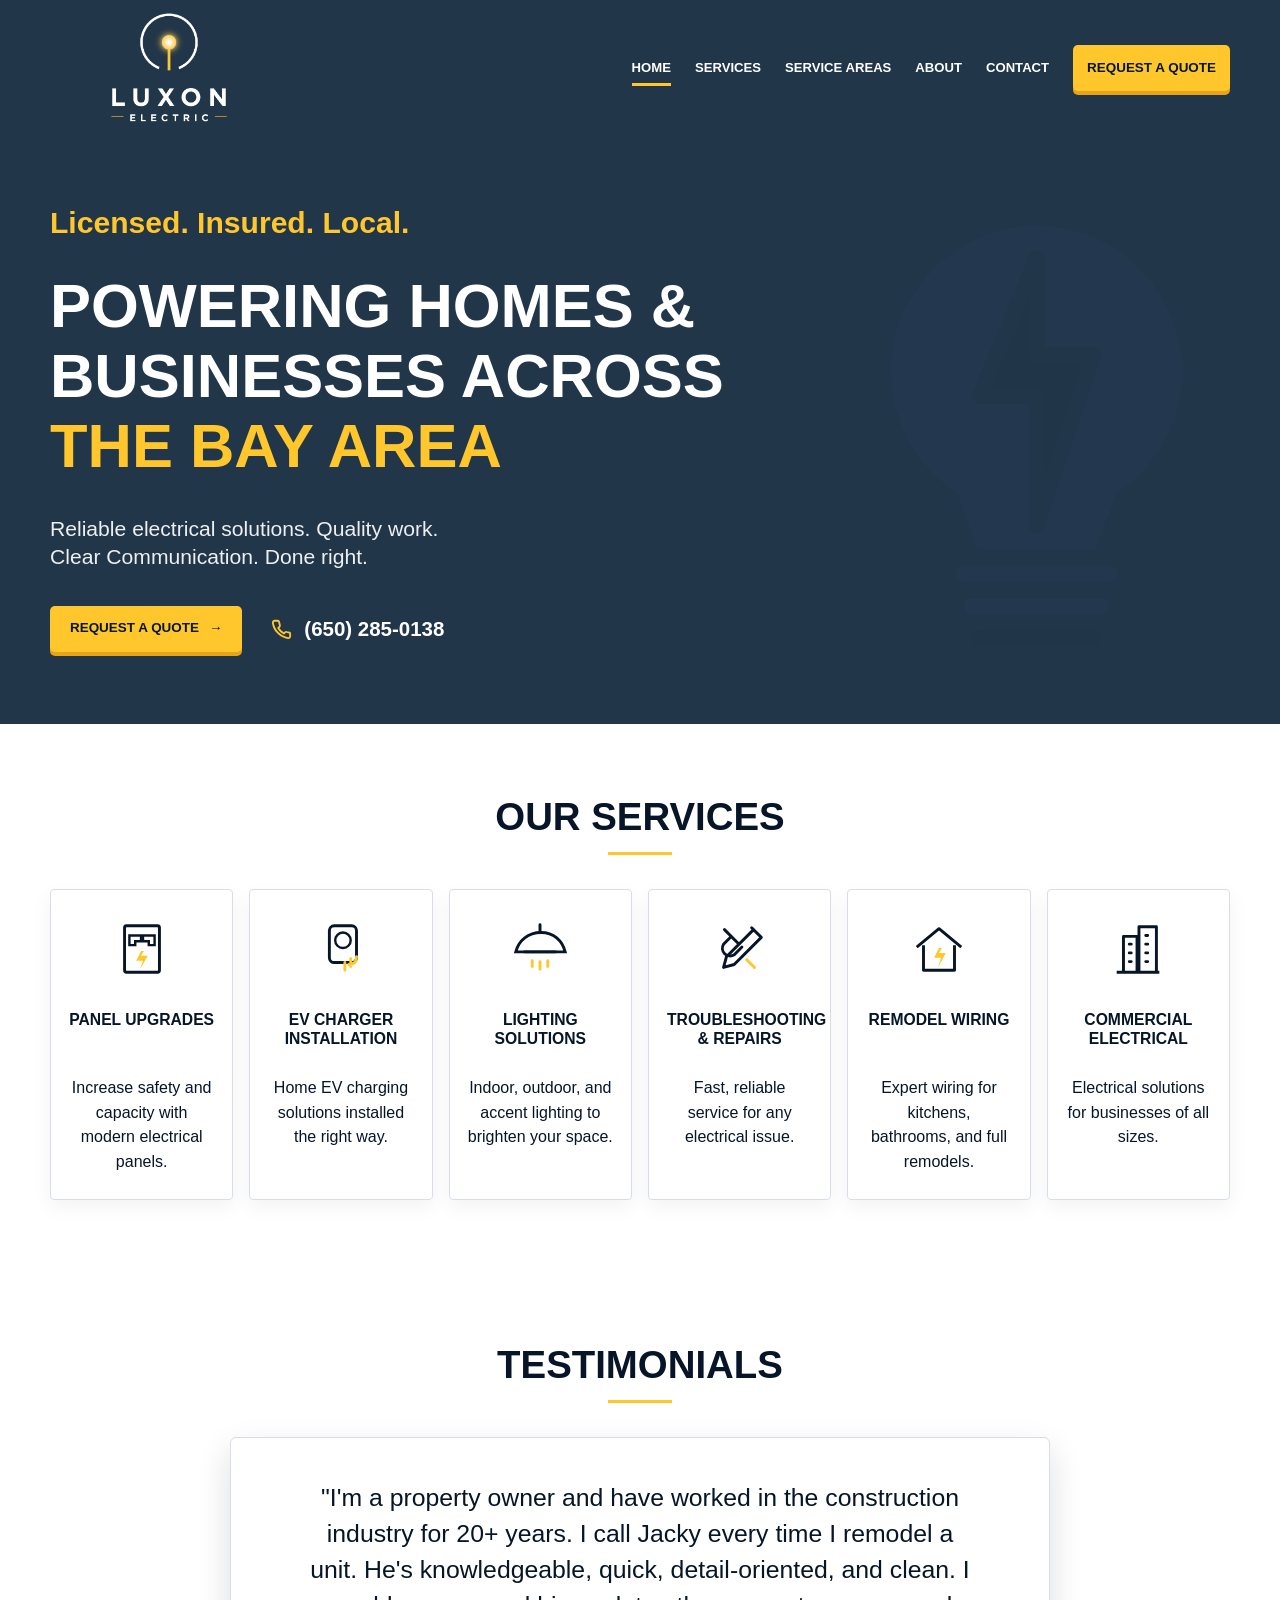
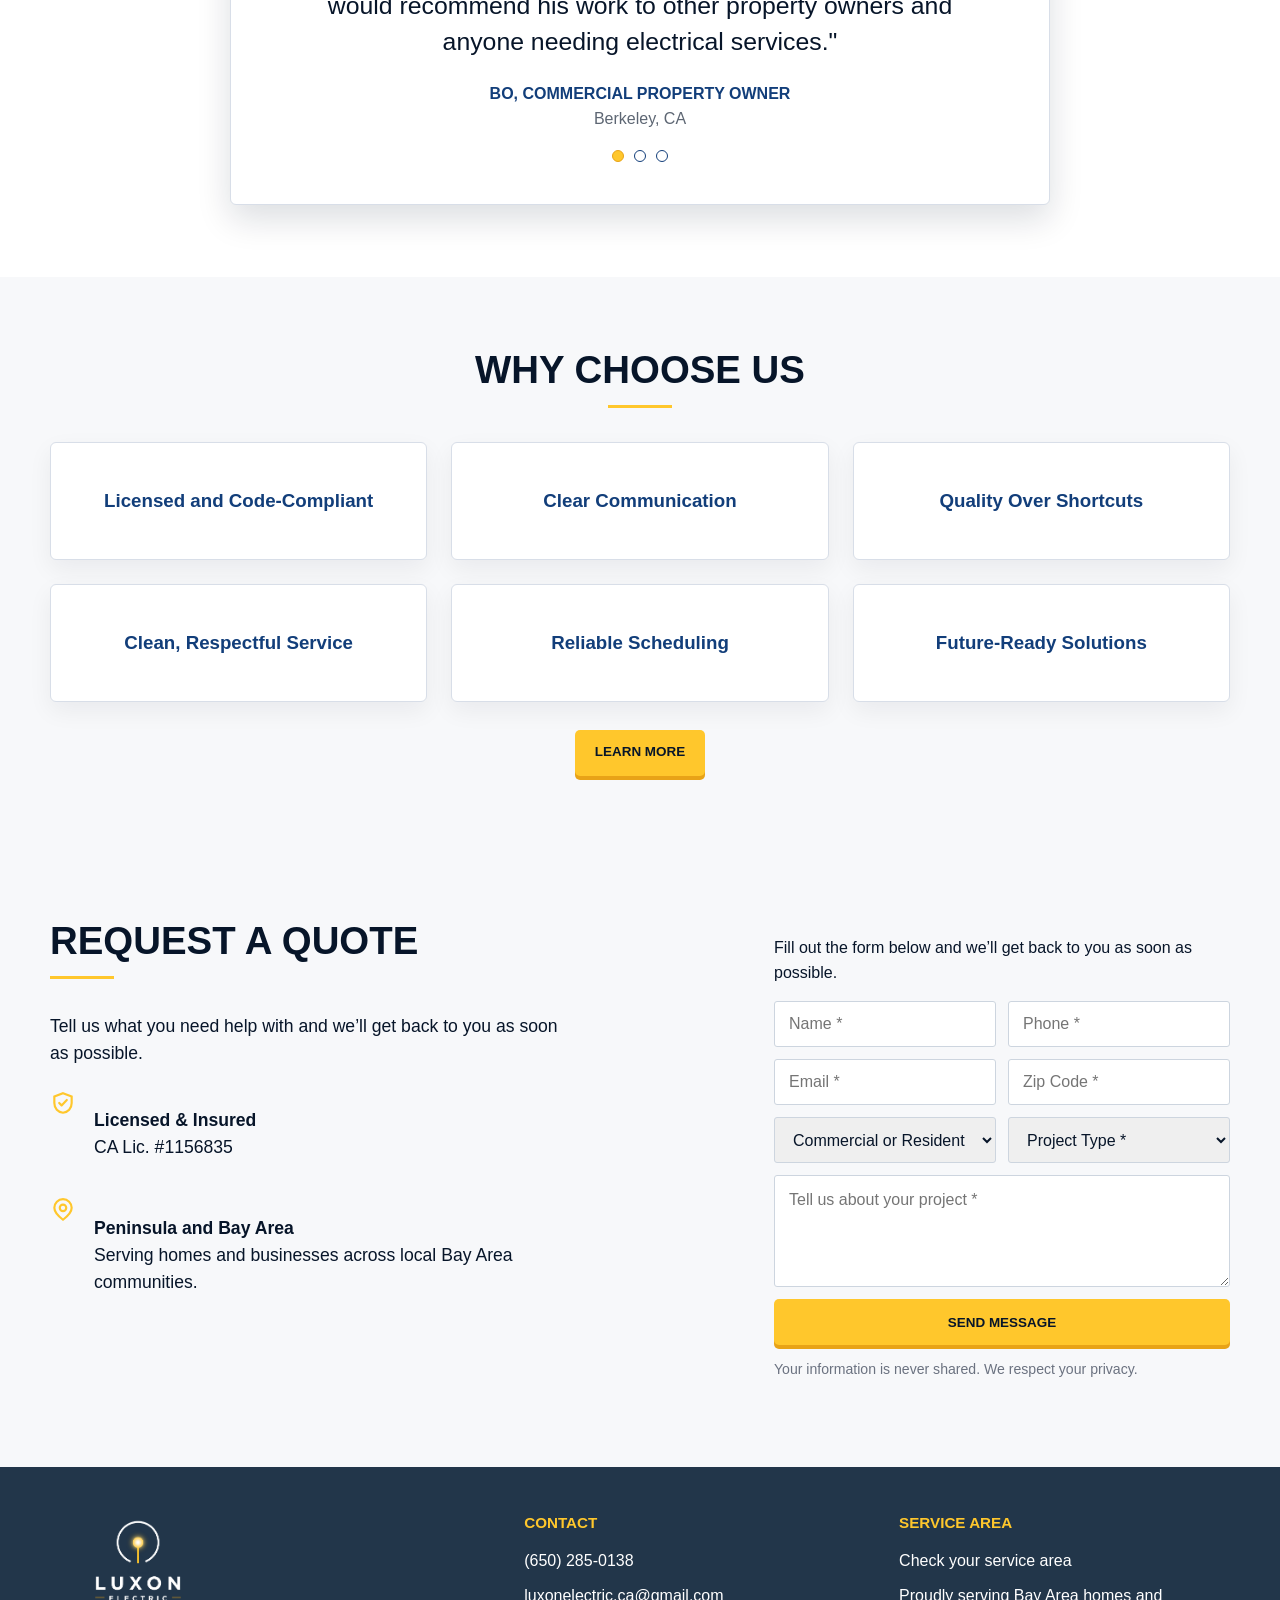
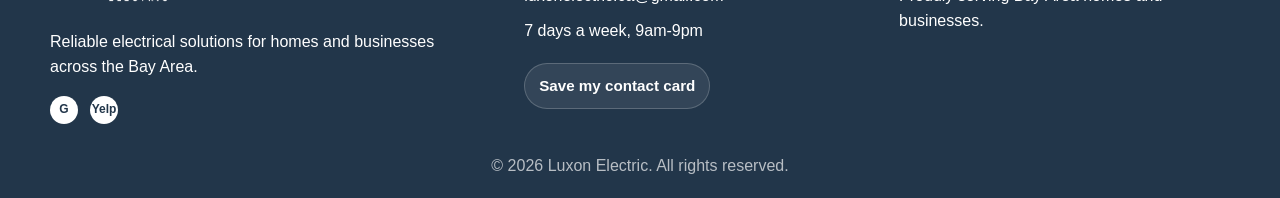
==== commit b8e65e2e: "added SW contact" ====
--- a/index.html
+++ b/index.html
@@ -3,7 +3,7 @@
 <head>
   <meta charset="utf-8">
   <meta name="viewport" content="width=device-width, initial-scale=1">
-  <title>Luxon Electric | Bay Area Electrician</title>
+  <title>Luxon Electric | Home</title>
   <link rel="stylesheet" href="assets/css/styles.css">
 </head>
 <body>
@@ -106,7 +106,6 @@
           </div>
         </div>
         <div class="quote-panel compact">
-          <h2 class="section-heading left">Request a Quote</h2>
           <p>Fill out the form below and we’ll get back to you as soon as possible.</p>
           <form class="form-grid" action="https://formsubmit.co/luxonelectric.ca@gmail.com" method="POST">
             <input type="hidden" name="_subject" value="New Luxon Electric quote request">
@@ -129,7 +128,7 @@
   <footer class="site-footer">
     <div class="container footer-grid">
       <div><img class="footer-logo" src="assets/images/luxon-logo.png" alt="Luxon Electric"><p>Reliable electrical solutions for homes and businesses across the Bay Area.</p><div class="socials"><a href="#" aria-label="Google Business">G</a><a href="https://www.yelp.com/biz/luxon-electric-san-mateo" aria-label="Yelp" target="_blank" rel="noopener noreferrer">Yelp</a></div></div>
-      <div><h2 class="footer-title">Contact</h2><p>(650) 285-0138</p><p>luxonelectric.ca@gmail.com</p><p>7 days a week, 9am-9pm</p></div>
+      <div><h2 class="footer-title">Contact</h2><p>(650) 285-0138</p><p>luxonelectric.ca@gmail.com</p><p>7 days a week, 9am-9pm</p><a class="footer-contact-link" href="assets/files/luxon-electric.vcf" download="luxon-electric.vcf">Save my contact card</a></div>
       <div><h2 class="footer-title">Service Area</h2><p><a href="service-areas.html">Check your service area</a></p><p>Proudly serving Bay Area homes and businesses.</p></div>
     </div>
     <div class="copyright">© 2026 Luxon Electric. All rights reserved.</div>
--- a/assets/css/styles.css
+++ b/assets/css/styles.css
@@ -381,14 +381,31 @@
 
 .owner-block {
   display: grid;
-  grid-template-columns: 184px 1fr;
+  grid-template-columns: 184px minmax(0, 1fr);
   gap: 30px;
   align-items: start;
+  padding: 0 0 28px;
+}
+
+.owner-block + .owner-block {
+  margin-top: 12px;
+  padding-top: 34px;
+  border-top: 1px solid var(--line);
 }
 
 .owner-block img {
   border-radius: 5px;
   box-shadow: var(--shadow);
+}
+
+.owner-name {
+  margin: 0 0 8px;
+  color: var(--blue);
+  font-family: var(--heading-font);
+  font-size: 1.2rem;
+  font-weight: 700;
+  letter-spacing: 0.02em;
+  text-transform: uppercase;
 }
 
 .mini-list {
@@ -499,6 +516,27 @@
   font-weight: 700;
 }
 
+.footer-contact-link {
+  display: inline-flex;
+  align-items: center;
+  margin-top: 10px;
+  padding: 10px 14px;
+  border: 1px solid rgba(255, 255, 255, 0.2);
+  border-radius: 999px;
+  background: rgba(255, 255, 255, 0.08);
+  color: var(--white);
+  font-size: 0.95rem;
+  font-weight: 600;
+  text-decoration: none;
+  transition: background 180ms ease, transform 180ms ease;
+}
+
+.footer-contact-link:hover,
+.footer-contact-link:focus-visible {
+  background: rgba(255, 255, 255, 0.16);
+  transform: translateY(-1px);
+}
+
 .copyright {
   padding: 0 0 20px;
   color: rgba(255, 255, 255, 0.68);
@@ -734,6 +772,8 @@
 
 .about-owner-layout {
   max-width: 920px;
+  display: grid;
+  gap: 8px;
 }
 
 .license-note {
@@ -769,11 +809,9 @@
 }
 
 .testimonial-carousel {
-  position: relative;
   max-width: 820px;
-  min-height: 270px;
   margin: 0 auto;
-  padding: 42px 42px 70px;
+  padding: 0 0 24px;
   border: 1px solid var(--line);
   border-radius: 6px;
   background: var(--white);
@@ -781,19 +819,16 @@
 }
 
 .testimonial-slide {
-  position: absolute;
-  inset: 42px 42px 70px;
-  display: grid;
+  display: none;
   align-content: center;
-  opacity: 0;
-  visibility: hidden;
+  min-height: 240px;
+  padding: 42px 42px 18px;
   text-align: center;
   transition: opacity 260ms ease, visibility 260ms ease;
 }
 
 .testimonial-slide.active {
-  opacity: 1;
-  visibility: visible;
+  display: grid;
 }
 
 .testimonial-slide p {
@@ -817,13 +852,10 @@
 }
 
 .carousel-dots {
-  position: absolute;
-  right: 0;
-  bottom: 28px;
-  left: 0;
   display: flex;
   justify-content: center;
   gap: 10px;
+  padding-bottom: 18px;
 }
 
 .carousel-dots button {
@@ -1050,12 +1082,12 @@
   }
 
   .testimonial-carousel {
-    min-height: 340px;
-    padding: 30px 24px 66px;
+    padding: 0 0 22px;
   }
 
   .testimonial-slide {
-    inset: 30px 24px 66px;
+    min-height: 260px;
+    padding: 30px 24px 16px;
   }
 
   .zip-form {
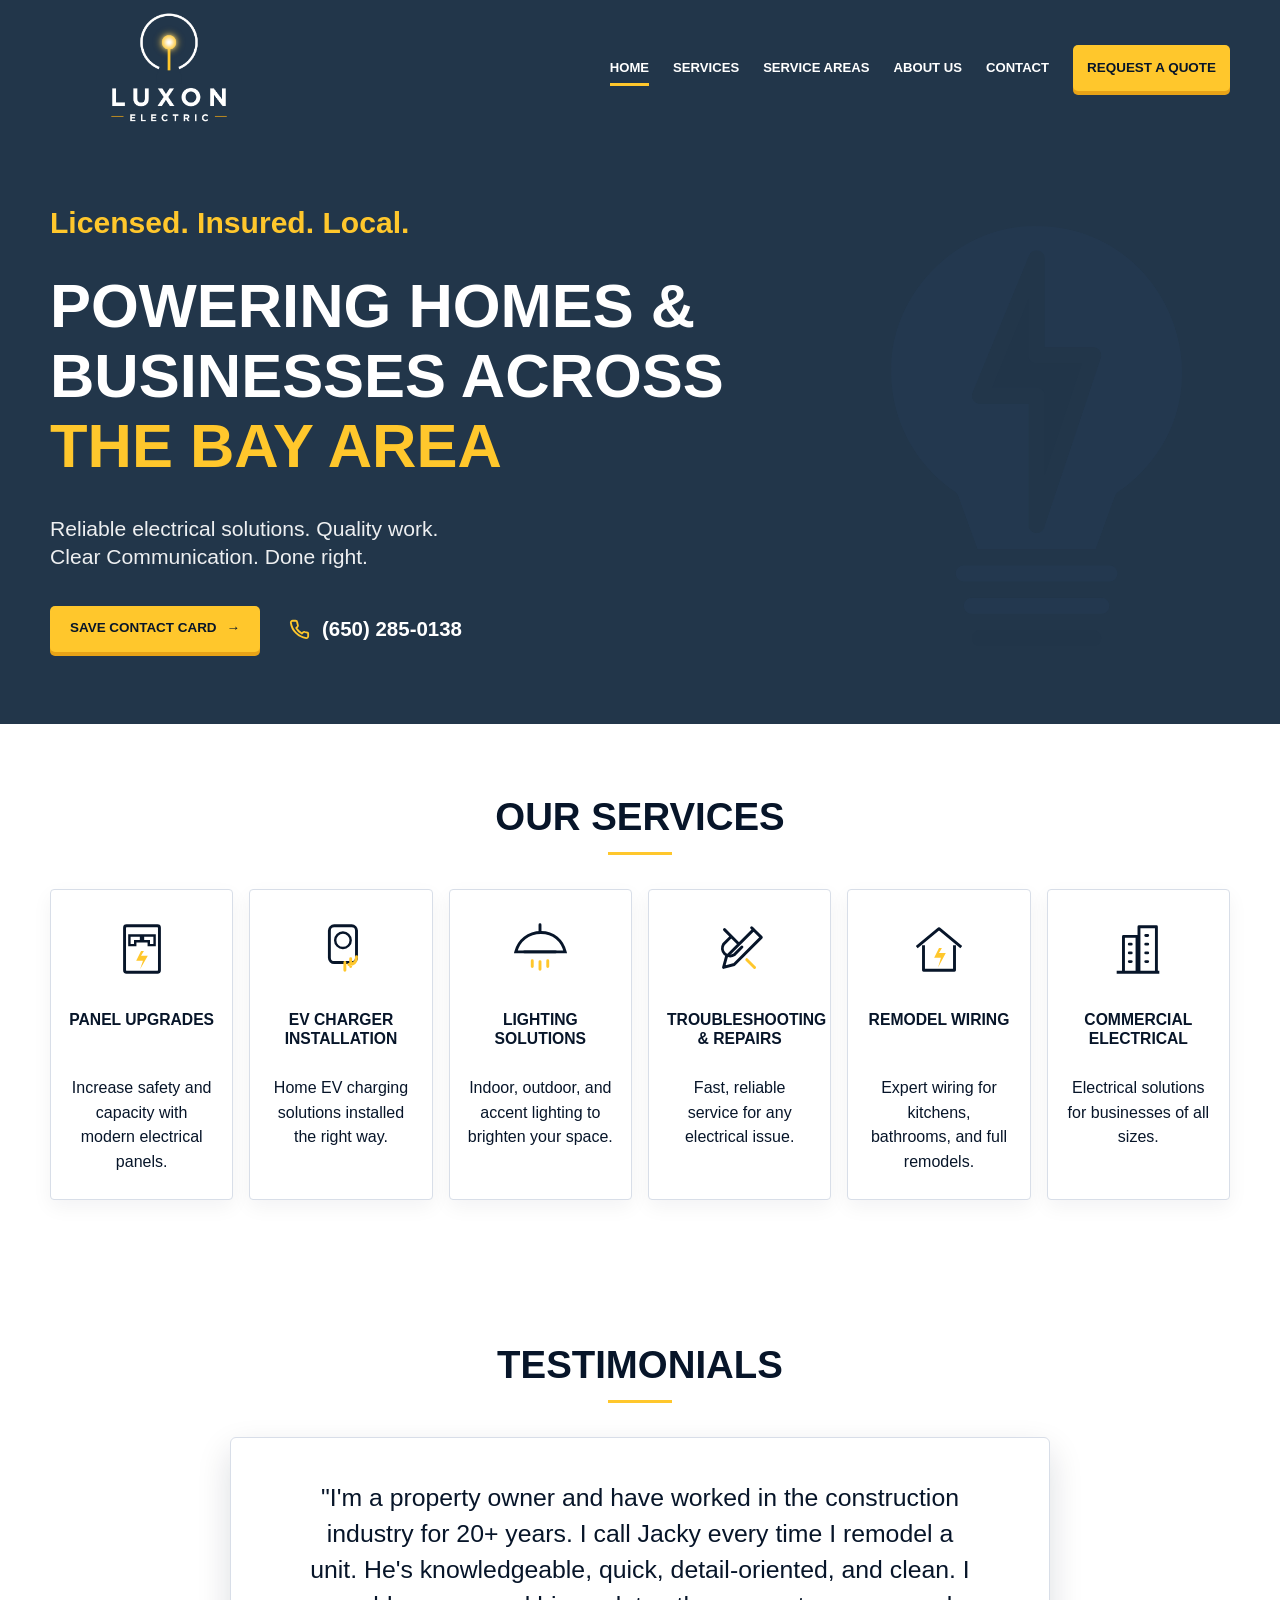
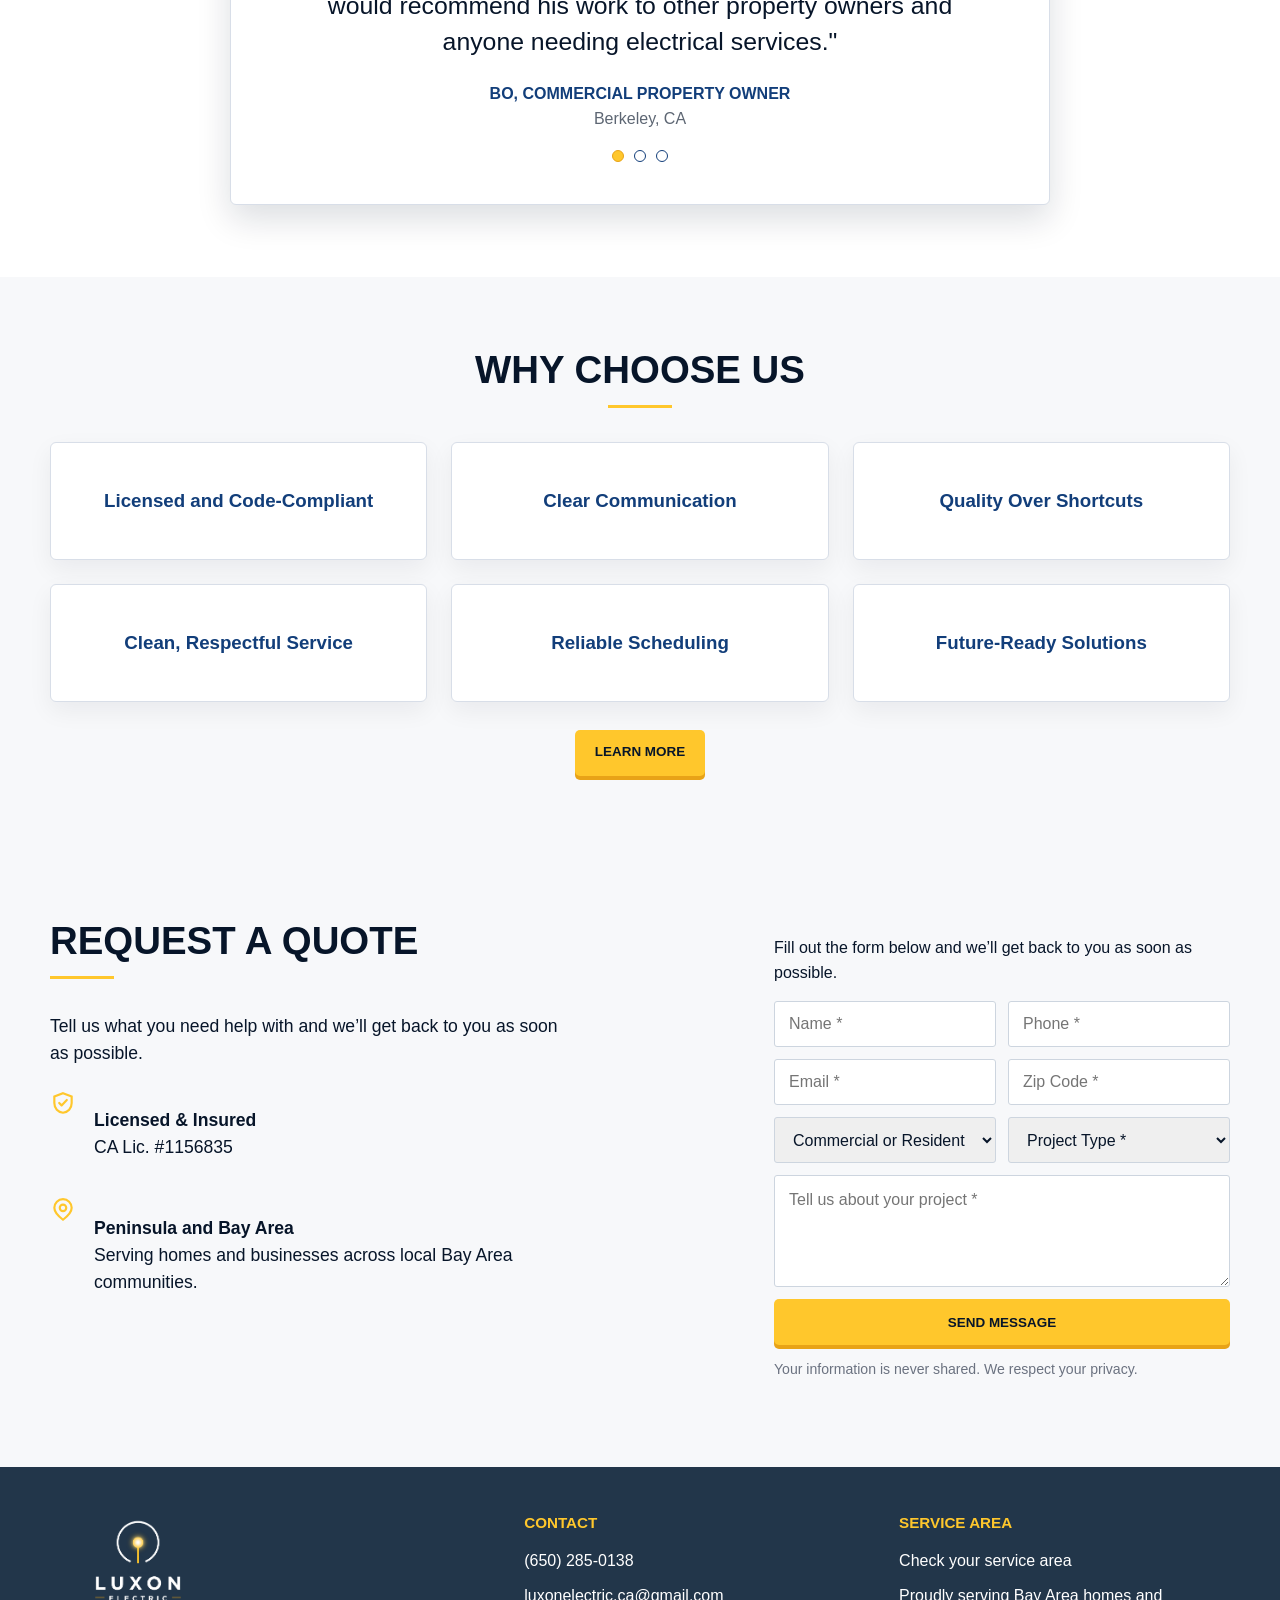
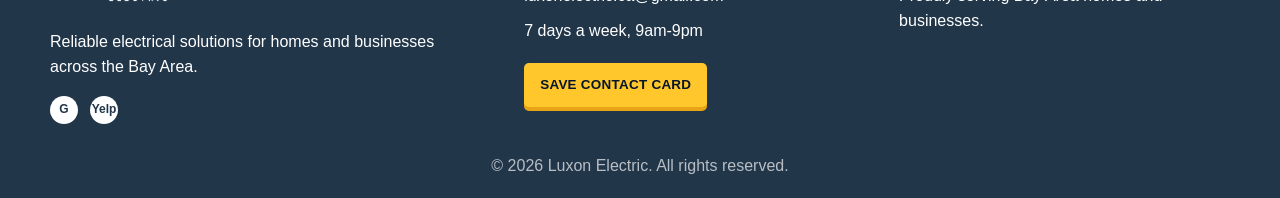
==== commit 88db0640: "contact card on home page" ====
--- a/index.html
+++ b/index.html
@@ -15,7 +15,7 @@
         <a class="active" href="index.html">Home</a>
         <a href="services.html">Services</a>
         <a href="service-areas.html">Service Areas</a>
-        <a href="about.html">About</a>
+        <a href="about.html">About Us</a>
         <a href="contact.html">Contact</a>
         <a class="button" href="contact.html">Request a Quote</a>
       </nav>
@@ -29,7 +29,7 @@
         <h1>Powering Homes &amp; Businesses Across <span>The Bay Area</span></h1>
         <p class="hero-copy">Reliable electrical solutions. Quality work.<br>Clear Communication. Done right.</p>
         <div class="hero-actions">
-          <a class="button" href="contact.html">Request a Quote <span aria-hidden="true">→</span></a>
+          <a class="button" href="assets/files/luxon-electric.vcf" download="luxon-electric.vcf">Save Contact Card <span aria-hidden="true">→</span></a>
           <a class="phone-link" href="tel:6502850138" aria-label="Call Luxon Electric at 650 285 0138">
             <svg width="22" height="22" viewBox="0 0 24 24" fill="none" aria-hidden="true"><path d="M22 16.92v3a2 2 0 0 1-2.18 2A19.79 19.79 0 0 1 3.09 5.18 2 2 0 0 1 5.07 3h3a2 2 0 0 1 2 1.72c.13.96.35 1.89.66 2.79a2 2 0 0 1-.45 2.11l-1.27 1.27a16 16 0 0 0 6.1 6.1l1.27-1.27a2 2 0 0 1 2.11-.45c.9.31 1.83.53 2.79.66A2 2 0 0 1 22 16.92Z" stroke="currentColor" stroke-width="2" stroke-linecap="round" stroke-linejoin="round"/></svg>
             (650) 285-0138
@@ -128,7 +128,7 @@
   <footer class="site-footer">
     <div class="container footer-grid">
       <div><img class="footer-logo" src="assets/images/luxon-logo.png" alt="Luxon Electric"><p>Reliable electrical solutions for homes and businesses across the Bay Area.</p><div class="socials"><a href="#" aria-label="Google Business">G</a><a href="https://www.yelp.com/biz/luxon-electric-san-mateo" aria-label="Yelp" target="_blank" rel="noopener noreferrer">Yelp</a></div></div>
-      <div><h2 class="footer-title">Contact</h2><p>(650) 285-0138</p><p>luxonelectric.ca@gmail.com</p><p>7 days a week, 9am-9pm</p><a class="footer-contact-link" href="assets/files/luxon-electric.vcf" download="luxon-electric.vcf">Save my contact card</a></div>
+      <div><h2 class="footer-title">Contact</h2><p>(650) 285-0138</p><p>luxonelectric.ca@gmail.com</p><p>7 days a week, 9am-9pm</p><a class="footer-contact-link" href="assets/files/luxon-electric.vcf" download="luxon-electric.vcf">Save Contact Card</a></div>
       <div><h2 class="footer-title">Service Area</h2><p><a href="service-areas.html">Check your service area</a></p><p>Proudly serving Bay Area homes and businesses.</p></div>
     </div>
     <div class="copyright">© 2026 Luxon Electric. All rights reserved.</div>
--- a/assets/css/styles.css
+++ b/assets/css/styles.css
@@ -519,22 +519,28 @@
 .footer-contact-link {
   display: inline-flex;
   align-items: center;
+  justify-content: center;
+  min-height: 44px;
   margin-top: 10px;
-  padding: 10px 14px;
-  border: 1px solid rgba(255, 255, 255, 0.2);
-  border-radius: 999px;
-  background: rgba(255, 255, 255, 0.08);
-  color: var(--white);
-  font-size: 0.95rem;
-  font-weight: 600;
+  padding: 0 16px;
+  border: 0;
+  border-radius: 5px;
+  background: var(--yellow);
+  color: #071529;
+  font-family: var(--button-font);
+  font-size: 0.84rem;
+  font-weight: 700;
+  letter-spacing: 0.02em;
   text-decoration: none;
-  transition: background 180ms ease, transform 180ms ease;
+  text-transform: uppercase;
+  box-shadow: 0 4px 0 var(--gold);
+  transition: transform 180ms ease, box-shadow 180ms ease;
 }
 
 .footer-contact-link:hover,
 .footer-contact-link:focus-visible {
-  background: rgba(255, 255, 255, 0.16);
   transform: translateY(-1px);
+  box-shadow: 0 5px 0 var(--gold);
 }
 
 .copyright {
@@ -622,8 +628,12 @@
 .cta-strip {
   display: flex;
   align-items: center;
-  justify-content: space-between;
-  gap: 24px;
+  justify-content: flex-start;
+  gap: 18px;
+}
+
+.cta-strip .button {
+  font-weight: 700;
 }
 
 .cta-strip h2 {
